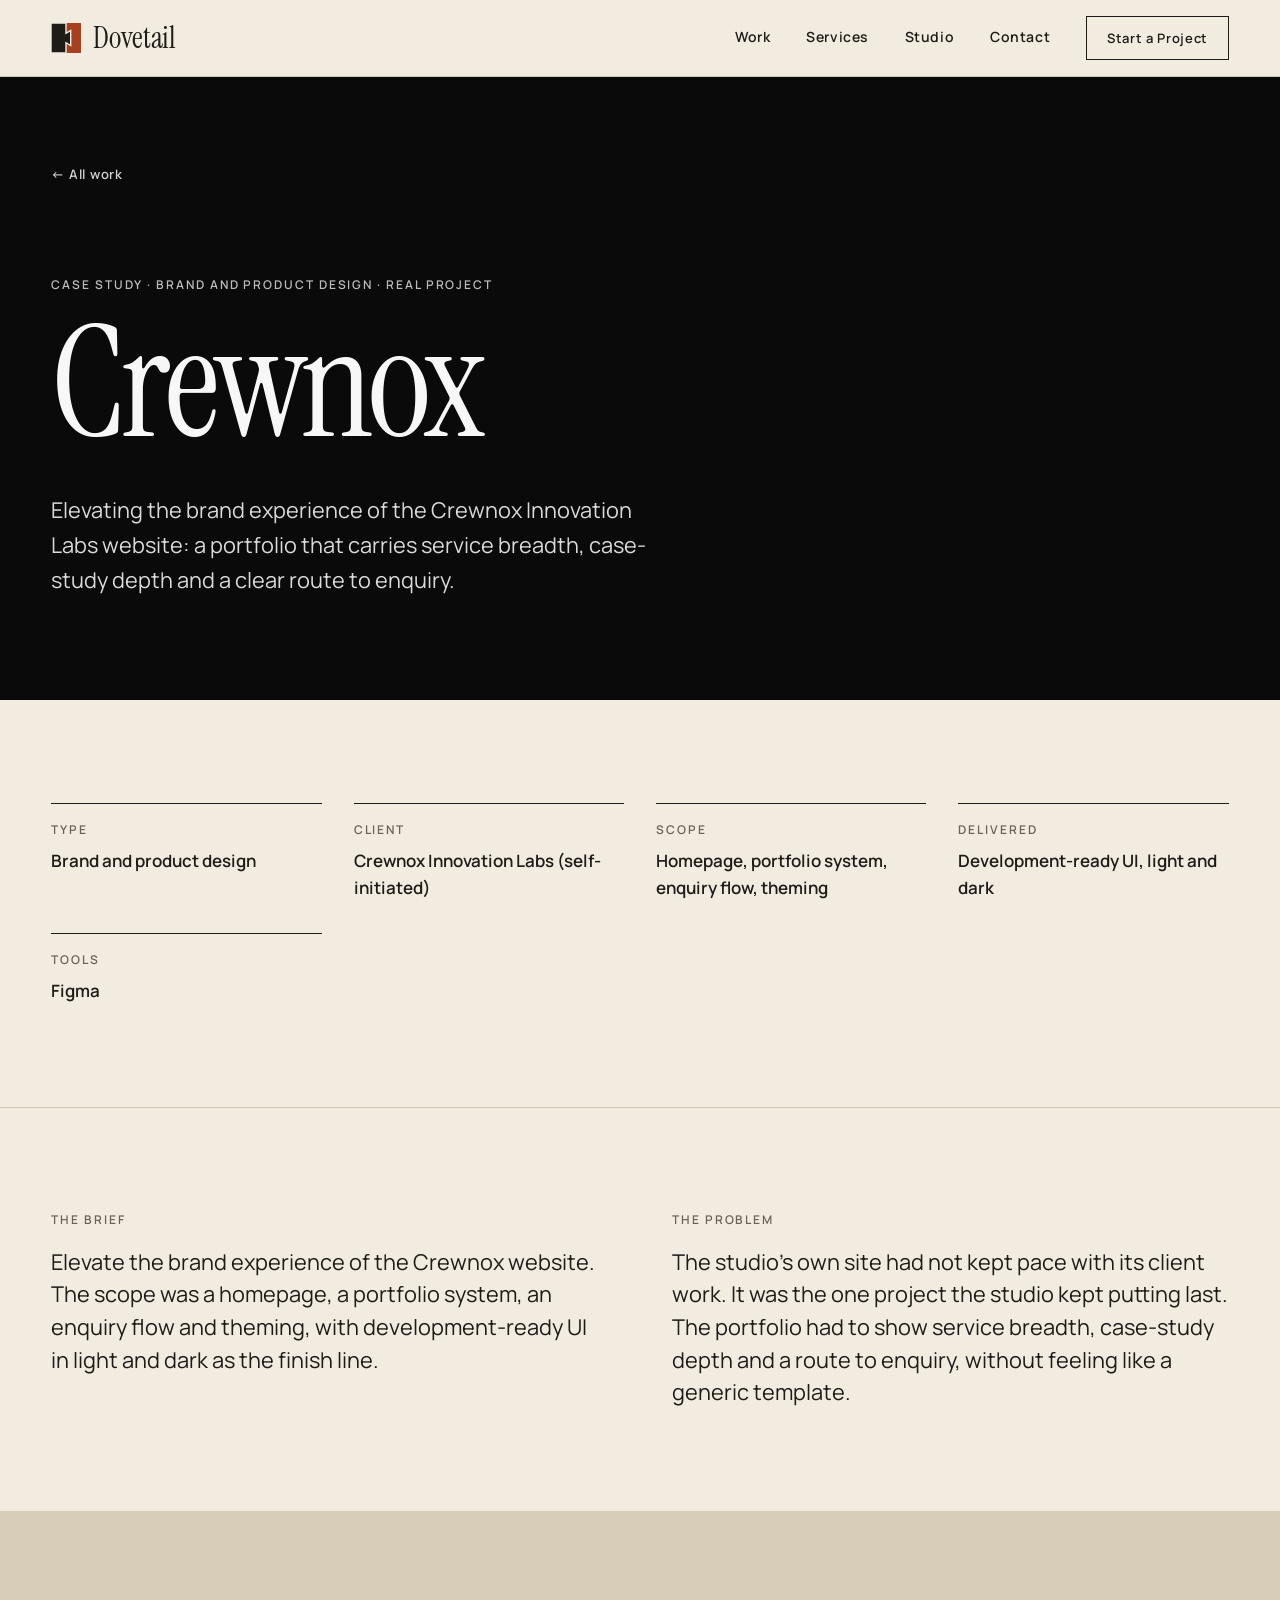
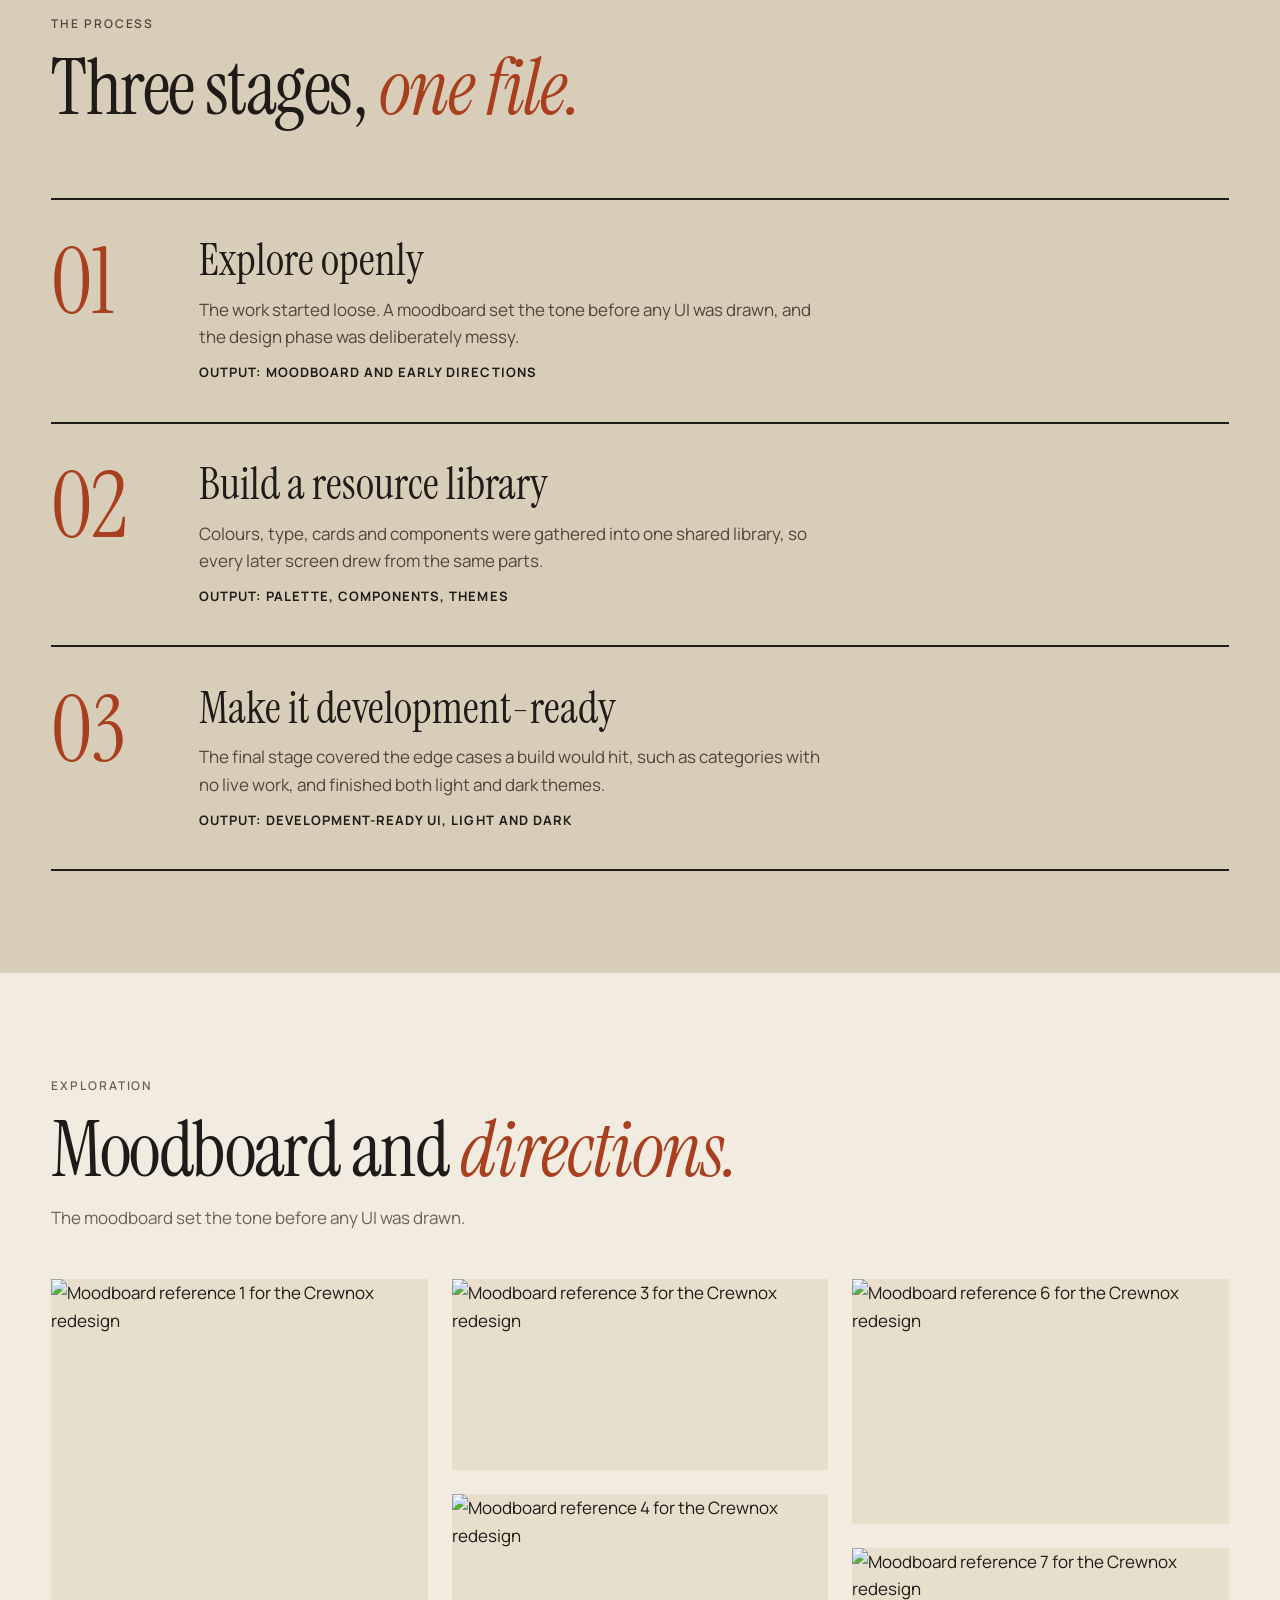
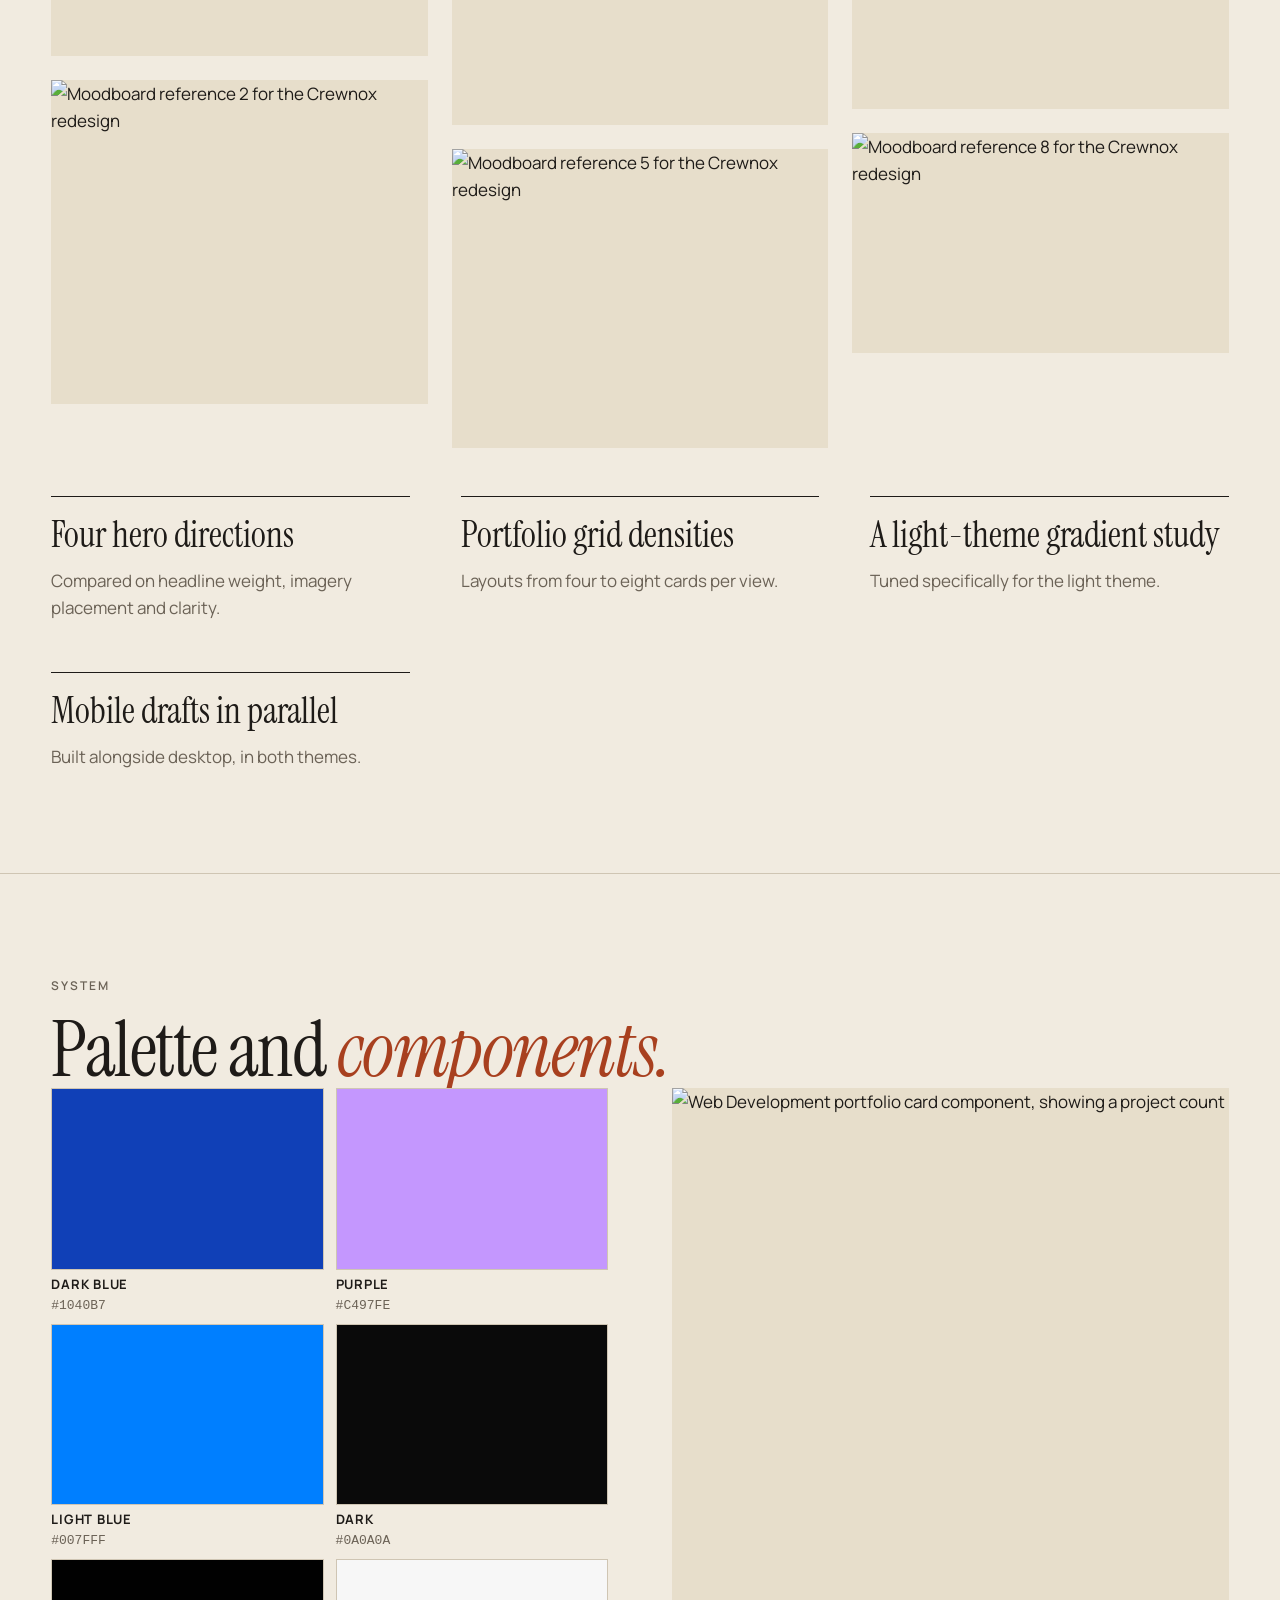
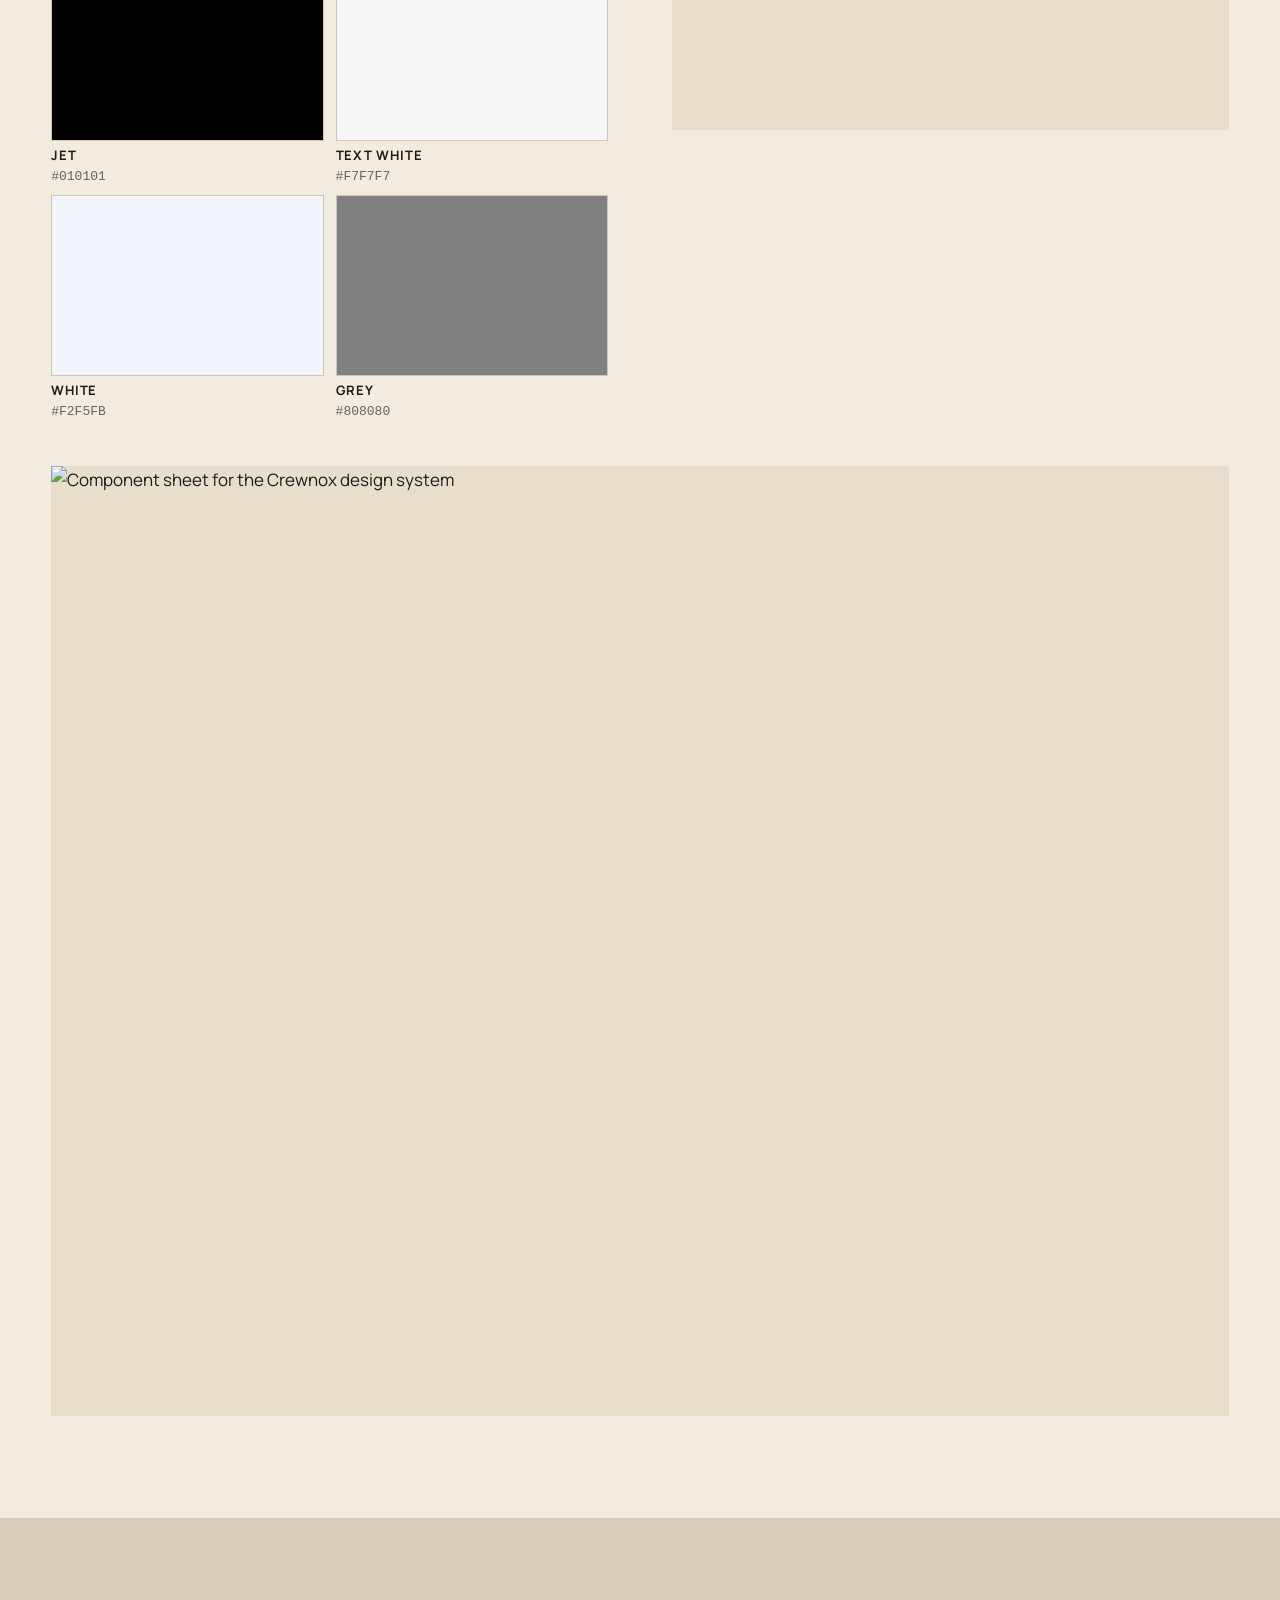
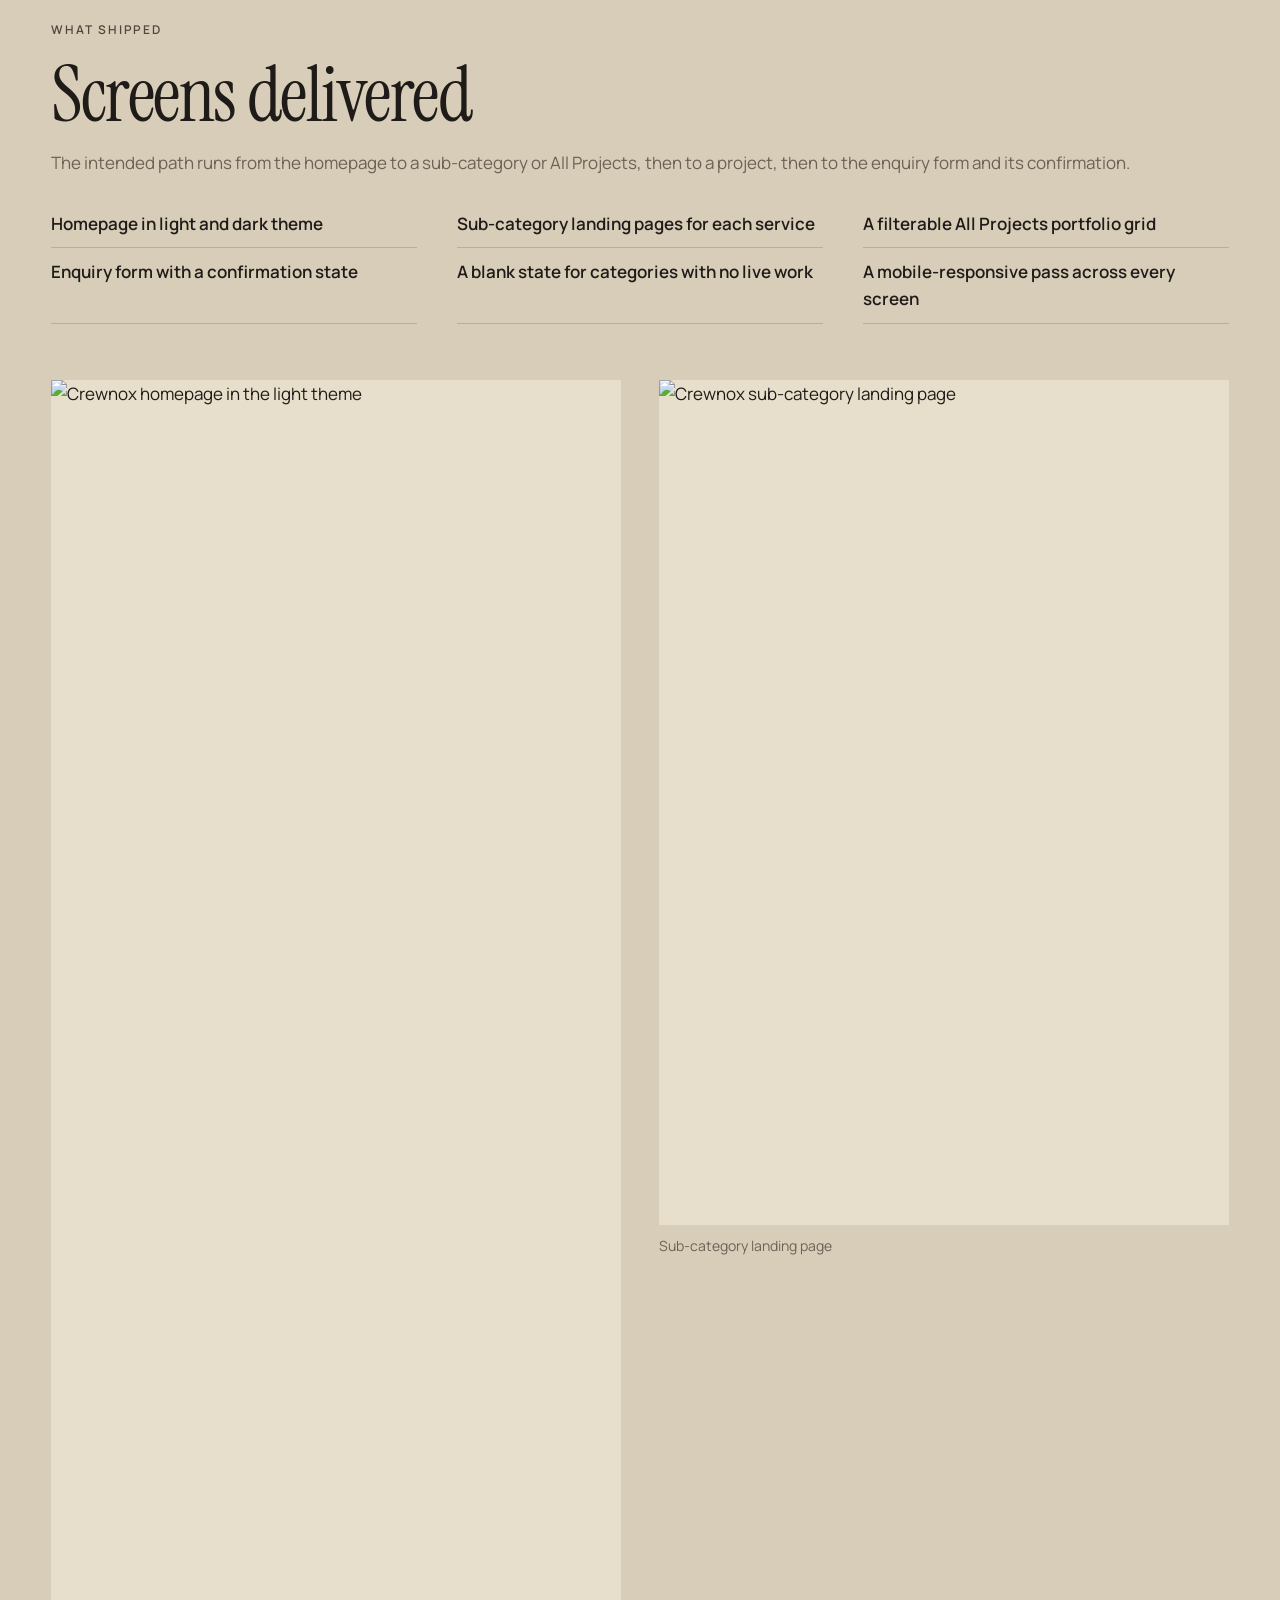
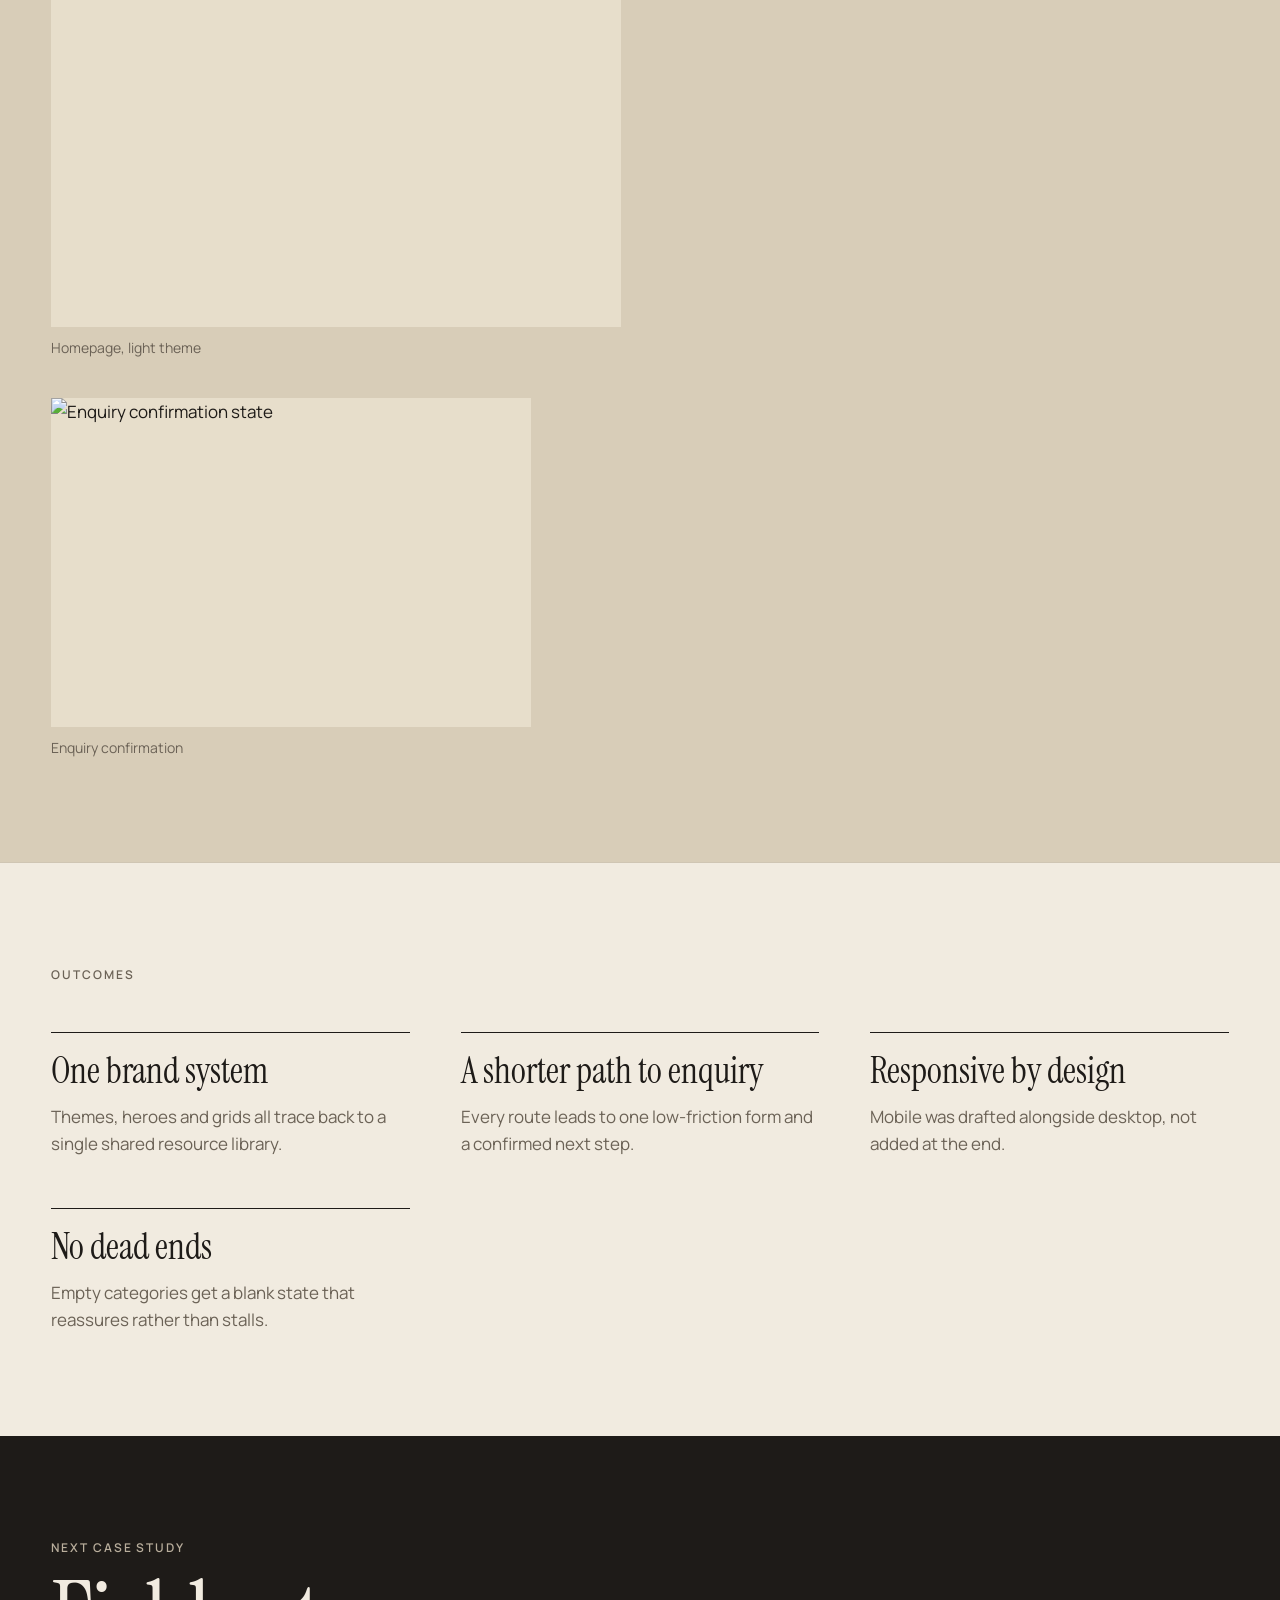
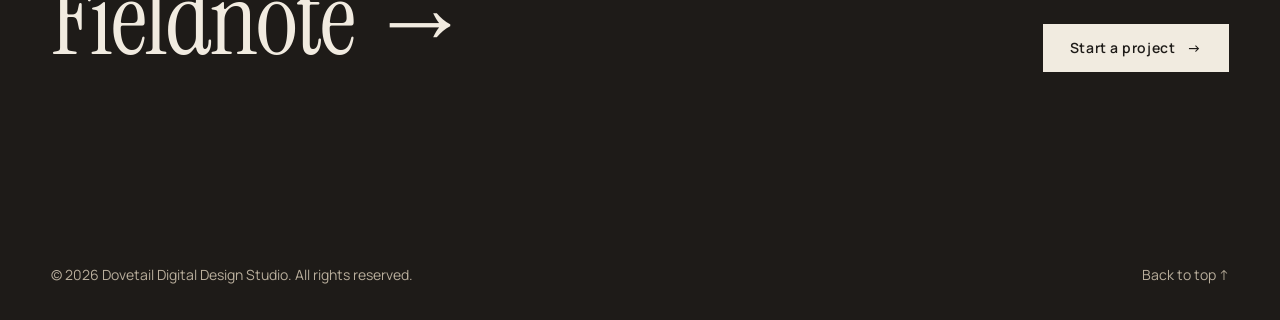
==== case-study-crewnox.html @ dc29215a "Add files via upload" ====
<!DOCTYPE html>
<html lang="en">
<head>
<meta charset="utf-8">
<meta name="viewport" content="width=device-width, initial-scale=1">
<title>Crewnox Website Redesign — Case study · Dovetail</title>
<meta name="description" content="Case study: redesigning the Crewnox Innovation Labs website, from moodboard to a development-ready light and dark UI.">
<link rel="preconnect" href="https://fonts.googleapis.com">
<link rel="preconnect" href="https://fonts.gstatic.com" crossorigin>
<link href="https://fonts.googleapis.com/css2?family=Instrument+Serif:ital@0;1&family=Manrope:wght@400;500;600;700&display=swap" rel="stylesheet">
<link rel="stylesheet" href="styles.css">
</head>
<body>

<header class="site-header">
  <div class="wrap">
    <div class="nav-row">
      <a class="brand" href="index.html" aria-label="Dovetail Digital Design Studio — home">
        <svg width="30" height="30" viewBox="0 0 32 32" aria-hidden="true"><rect x="16" y="0" width="16" height="32" fill="var(--accent)"/><path d="M0 0H16V11L21 8V24L16 21V32H0Z" fill="#1E1B18" stroke="var(--ground)" stroke-width="1.5"/></svg>
        <span class="serif">Dovetail</span>
      </a>
      <nav class="nav-links" aria-label="Primary">
        <a class="ul" href="index.html#work" aria-current="page">Work</a>
        <a class="ul" href="index.html#services">Services</a>
        <a class="ul" href="index.html#studio">Studio</a>
        <a class="ul" href="index.html#contact">Contact</a>
        <a class="cta" href="index.html#contact">Start a Project</a>
      </nav>
      <button class="burger" id="burger" aria-label="Menu" aria-expanded="false" aria-controls="mmenu"><i></i><i></i><i></i></button>
    </div>
    <nav class="mmenu" id="mmenu" aria-label="Mobile" hidden>
      <a href="index.html#work">Work</a>
      <a href="index.html#services">Services</a>
      <a href="index.html#studio">Studio</a>
      <a href="index.html#contact">Contact</a>
      <a href="index.html#contact" class="accent">Start a Project →</a>
    </nav>
  </div>
</header>

<main id="top">

<section class="cs-hero" style="background:#0A0A0A;color:#F7F7F7">
  <div class="wrap">
    <a class="back" href="index.html#work">← All work</a>
    <p class="eyebrow" style="color:inherit;opacity:.75">Case study · Brand and Product Design · Real project</p>
    <h1 class="serif">Crewnox</h1>
    <p class="lede">Elevating the brand experience of the Crewnox Innovation Labs website: a portfolio that carries service breadth, case-study depth and a clear route to enquiry.</p>
  </div>
</section>

<section class="cs-sec">
  <div class="wrap">
    <dl class="cs-meta"><div><dt class="eyebrow">Type</dt><dd>Brand and product design</dd></div><div><dt class="eyebrow">Client</dt><dd>Crewnox Innovation Labs (self-initiated)</dd></div><div><dt class="eyebrow">Scope</dt><dd>Homepage, portfolio system, enquiry flow, theming</dd></div><div><dt class="eyebrow">Delivered</dt><dd>Development-ready UI, light and dark</dd></div><div><dt class="eyebrow">Tools</dt><dd>Figma</dd></div></dl>
  </div>
</section>

<section class="cs-sec cs-border">
  <div class="wrap cs-two">
    <div class="rv"><p class="eyebrow">The brief</p><p class="cs-body">Elevate the brand experience of the Crewnox website. The scope was a homepage, a portfolio system, an enquiry flow and theming, with development-ready UI in light and dark as the finish line.</p></div>
    <div class="rv"><p class="eyebrow">The problem</p><p class="cs-body">The studio's own site had not kept pace with its client work. It was the one project the studio kept putting last. The portfolio had to show service breadth, case-study depth and a route to enquiry, without feeling like a generic template.</p></div>
  </div>
</section>

<section class="cs-sec cs-sand">
  <div class="wrap">
    <p class="eyebrow">The process</p>
    <h2 class="serif cs-h2">Three stages, <em>one file.</em></h2>
    <ol class="cs-steps"><li class="rv"><span class="n serif" aria-hidden="true">01</span><div><h3 class="serif">Explore openly</h3><p>The work started loose. A moodboard set the tone before any UI was drawn, and the design phase was deliberately messy.</p><p class="out">Output: moodboard and early directions</p></div></li><li class="rv"><span class="n serif" aria-hidden="true">02</span><div><h3 class="serif">Build a resource library</h3><p>Colours, type, cards and components were gathered into one shared library, so every later screen drew from the same parts.</p><p class="out">Output: palette, components, themes</p></div></li><li class="rv"><span class="n serif" aria-hidden="true">03</span><div><h3 class="serif">Make it development-ready</h3><p>The final stage covered the edge cases a build would hit, such as categories with no live work, and finished both light and dark themes.</p><p class="out">Output: development-ready UI, light and dark</p></div></li></ol>
  </div>
</section>

<section class="cs-sec">
  <div class="wrap">
    <p class="eyebrow">Exploration</p>
    <h2 class="serif cs-h2">Moodboard and <em>directions.</em></h2>
    <p class="cs-sub">The moodboard set the tone before any UI was drawn.</p>
    <div class="mood"><figure class="cs-fig"><img class="cs-img" src="https://framerusercontent.com/images/hGeXv1DkZfZ6Foc0nZzacOuMo.png?width=595" width="595" height="595" alt="Moodboard reference 1 for the Crewnox redesign" loading="lazy" decoding="async"></figure><figure class="cs-fig"><img class="cs-img" src="https://framerusercontent.com/images/nUHDsKk75YCKwbhaf8UliX0b4.png?width=900" width="1618" height="1392" alt="Moodboard reference 2 for the Crewnox redesign" loading="lazy" decoding="async"></figure><figure class="cs-fig"><img class="cs-img" src="https://framerusercontent.com/images/zajOXRfoYVTKHQAvMr6f6LJlY.png?width=900" width="1364" height="692" alt="Moodboard reference 3 for the Crewnox redesign" loading="lazy" decoding="async"></figure><figure class="cs-fig"><img class="cs-img" src="https://framerusercontent.com/images/1LvpOmxNFw03gWOp6tmWjMPgKA.png?width=844" width="844" height="517" alt="Moodboard reference 4 for the Crewnox redesign" loading="lazy" decoding="async"></figure><figure class="cs-fig"><img class="cs-img" src="https://framerusercontent.com/images/HKnkL1KT0yilahuFRcuIFv5Rloo.png?width=467" width="467" height="371" alt="Moodboard reference 5 for the Crewnox redesign" loading="lazy" decoding="async"></figure><figure class="cs-fig"><img class="cs-img" src="https://framerusercontent.com/images/d8GPeHyhbkgR7Qk1IRNnRDfL2Xo.jpg?width=900" width="2784" height="1808" alt="Moodboard reference 6 for the Crewnox redesign" loading="lazy" decoding="async"></figure><figure class="cs-fig"><img class="cs-img" src="https://framerusercontent.com/images/uLYywblklCZrFAacdRXDFiLWc.png?width=900" width="1092" height="468" alt="Moodboard reference 7 for the Crewnox redesign" loading="lazy" decoding="async"></figure><figure class="cs-fig"><img class="cs-img" src="https://framerusercontent.com/images/uzTP2Hv5b4AYEJHrL2Wluz4nqM4.png?width=900" width="1092" height="636" alt="Moodboard reference 8 for the Crewnox redesign" loading="lazy" decoding="async"></figure></div>
    <div class="cs-reflect"><div class="rv"><h3 class="serif">Four hero directions</h3><p>Compared on headline weight, imagery placement and clarity.</p></div><div class="rv"><h3 class="serif">Portfolio grid densities</h3><p>Layouts from four to eight cards per view.</p></div><div class="rv"><h3 class="serif">A light-theme gradient study</h3><p>Tuned specifically for the light theme.</p></div><div class="rv"><h3 class="serif">Mobile drafts in parallel</h3><p>Built alongside desktop, in both themes.</p></div></div>
  </div>
</section>

<section class="cs-sec cs-border">
  <div class="wrap">
    <p class="eyebrow">System</p>
    <h2 class="serif cs-h2">Palette and <em>components.</em></h2>
    <div class="cs-two cs-sys">
      <ul class="pal" aria-label="Colour palette"><li><span style="background:#1040B7"></span><b>Dark Blue</b><code>#1040B7</code></li><li><span style="background:#C497FE"></span><b>Purple</b><code>#C497FE</code></li><li><span style="background:#007FFF"></span><b>Light Blue</b><code>#007FFF</code></li><li><span style="background:#0A0A0A"></span><b>Dark</b><code>#0A0A0A</code></li><li><span style="background:#010101"></span><b>Jet</b><code>#010101</code></li><li><span style="background:#F7F7F7"></span><b>Text White</b><code>#F7F7F7</code></li><li><span style="background:#F2F5FB"></span><b>White</b><code>#F2F5FB</code></li><li><span style="background:#808080"></span><b>Grey</b><code>#808080</code></li></ul>
      <figure class="cs-fig"><img class="cs-img" src="https://framerusercontent.com/images/QJCn7Vx4fi2llyJKw8sXI3eG4w.png?width=900" width="1756" height="2024" alt="Web Development portfolio card component, showing a project count" loading="lazy" decoding="async"></figure>
    </div>
    <figure class="cs-fig"><img class="cs-img" src="https://framerusercontent.com/images/KIcRTghyHmRxt0Mqc9JNf9nH7M.png?width=1600" width="2584" height="2084" alt="Component sheet for the Crewnox design system" loading="lazy" decoding="async"></figure>
  </div>
</section>

<section class="cs-sec cs-sand">
  <div class="wrap">
    <p class="eyebrow">What shipped</p>
    <h2 class="serif cs-h2">Screens delivered</h2>
    <p class="cs-sub">The intended path runs from the homepage to a sub-category or All Projects, then to a project, then to the enquiry form and its confirmation.</p>
    <ul class="cs-list"><li>Homepage in light and dark theme</li><li>Sub-category landing pages for each service</li><li>A filterable All Projects portfolio grid</li><li>Enquiry form with a confirmation state</li><li>A blank state for categories with no live work</li><li>A mobile-responsive pass across every screen</li></ul>
    <div class="cs-screens">
      <figure class="cs-fig"><img class="cs-img" src="https://framerusercontent.com/images/LKPsiisdpiBbZwflSWejZBzWF8.png?width=900" width="1172" height="3184" alt="Crewnox homepage in the light theme" loading="lazy" decoding="async"><figcaption><span>Homepage, light theme</span></figcaption></figure>
      <figure class="cs-fig"><img class="cs-img" src="https://framerusercontent.com/images/cZ3AHRybrwCJWldhYW7FuMtaY5c.png?width=900" width="2344" height="3480" alt="Crewnox sub-category landing page" loading="lazy" decoding="async"><figcaption><span>Sub-category landing page</span></figcaption></figure>
    </div>
    <div class="cs-confirm"><figure class="cs-fig"><img class="cs-img" src="https://framerusercontent.com/images/1d8tX4vnfN54xxBjIqN6yrpIKk.png?width=407" width="407" height="279" alt="Enquiry confirmation state" loading="lazy" decoding="async"><figcaption><span>Enquiry confirmation</span></figcaption></figure></div>
  </div>
</section>

<section class="cs-sec cs-border">
  <div class="wrap">
    <p class="eyebrow">Outcomes</p>
    <div class="cs-reflect"><div class="rv"><h3 class="serif">One brand system</h3><p>Themes, heroes and grids all trace back to a single shared resource library.</p></div><div class="rv"><h3 class="serif">A shorter path to enquiry</h3><p>Every route leads to one low-friction form and a confirmed next step.</p></div><div class="rv"><h3 class="serif">Responsive by design</h3><p>Mobile was drafted alongside desktop, not added at the end.</p></div><div class="rv"><h3 class="serif">No dead ends</h3><p>Empty categories get a blank state that reassures rather than stalls.</p></div></div>
  </div>
</section>

<section class="cs-next">
  <div class="wrap">
    <div>
      <p class="eyebrow">Next case study</p>
      <a class="serif nxt" href="case-study-fieldnote.html">Fieldnote <span aria-hidden="true">→</span></a>
    </div>
    <a class="btn" href="index.html#contact"><span>Start a project</span><span class="ar" aria-hidden="true">→</span></a>
  </div>
</section>

</main>

<footer>
  <div class="wrap">
    <div class="fbase" style="border-top:0;margin-top:0;padding-top:0">
      <span>© 2026 Dovetail Digital Design Studio. All rights reserved.</span>
      <a class="ul" href="#top">Back to top ↑</a>
    </div>
  </div>
</footer>

<script src="script.js"></script>
</body>
</html>
---- styles.css ----
:root{--ground:#F1EBE0;--paper:#F7F2E9;--ink:#1E1B18;--muted:#6B6256;--line:#CFC5B3;--sand:#D8CDB8;--accent:#A8401F;}
html{scroll-behavior:smooth}
body{margin:0;background:var(--ground);color:var(--ink);font-family:'Manrope',system-ui,sans-serif;font-size:17px;line-height:1.6;-webkit-font-smoothing:antialiased}
*{box-sizing:border-box}
h1,h2,h3,p,ul,ol{margin:0;padding:0}
ul,ol{list-style:none}
.serif{font-family:'Instrument Serif','Times New Roman',serif;font-weight:400}
.wrap{max-width:1280px;margin:0 auto;padding:0 clamp(20px,4vw,56px)}
.eyebrow{font-size:12px;letter-spacing:.16em;text-transform:uppercase;font-weight:600;color:var(--muted)}
a{color:inherit;text-decoration:none}
.ul{background:linear-gradient(currentColor,currentColor) 0 100%/0 1px no-repeat;transition:background-size .35s ease;padding-bottom:2px}
.ul:hover,.ul:focus-visible{background-size:100% 1px}
.btn{display:inline-flex;align-items:center;gap:12px;min-height:48px;padding:0 26px;font:600 14px/1 'Manrope',sans-serif;letter-spacing:.04em;border:1px solid var(--ink);background:var(--ink);color:var(--ground);cursor:pointer;transition:background .25s,color .25s,border-color .25s}
.btn .ar{display:inline-block;transition:transform .25s}
.btn:hover,.btn:focus-visible{background:var(--accent);border-color:var(--accent)}
.btn:hover .ar,.btn:focus-visible .ar{transform:translateX(5px)}
.btn2{background:transparent;color:var(--ink)}
.btn2:hover,.btn2:focus-visible{background:var(--ink);border-color:var(--ink);color:var(--ground)}
.cta{display:inline-flex;align-items:center;min-height:44px;padding:0 20px;border:1px solid var(--ink);font:600 13px/1 'Manrope',sans-serif;letter-spacing:.05em;transition:background .25s,color .25s}
.cta:hover,.cta:focus-visible{background:var(--ink);color:var(--ground)}
a:focus-visible,button:focus-visible,input:focus-visible,select:focus-visible,textarea:focus-visible{outline:2px solid var(--accent);outline-offset:3px}

/* header */
.site-header{position:sticky;top:0;z-index:20;background:var(--ground);border-bottom:1px solid var(--line)}
.nav-row{display:flex;align-items:center;justify-content:space-between;min-height:76px;gap:24px}
.brand{display:flex;align-items:center;gap:12px}
.brand span{font-size:30px;line-height:1;letter-spacing:-.01em}
.nav-links{display:flex;align-items:center;gap:36px;font-size:14px;font-weight:600;letter-spacing:.04em}
.burger{display:none;width:44px;height:44px;background:none;border:1px solid var(--ink);cursor:pointer;align-items:center;justify-content:center;flex-direction:column;gap:6px;padding:0}
.burger i{display:block;width:20px;height:1.5px;background:var(--ink);transition:transform .3s,opacity .3s}
.burger.on i:nth-child(1){transform:translateY(7.5px) rotate(45deg)}
.burger.on i:nth-child(2){opacity:0}
.burger.on i:nth-child(3){transform:translateY(-7.5px) rotate(-45deg)}
.mmenu{display:none}
@media (max-width:860px){
 .nav-links{display:none}
 .burger{display:flex}
 .mmenu:not([hidden]){display:flex;flex-direction:column;border-top:1px solid var(--line);padding-bottom:24px;animation:drop .35s ease both}
 .mmenu a{padding:18px 0;border-bottom:1px solid var(--line);font:400 32px/1.1 'Instrument Serif',serif;min-height:44px}
}
@keyframes drop{from{opacity:0;transform:translateY(-8px)}to{opacity:1;transform:none}}

/* hero */
.hero{padding:clamp(40px,6vw,88px) 0 clamp(64px,9vw,128px);overflow:hidden}
.hero-grid{display:grid;grid-template-columns:repeat(auto-fit,minmax(min(440px,100%),1fr));gap:clamp(40px,5vw,72px);align-items:center}
.kicker{font-weight:700;font-size:clamp(15px,1.6vw,19px);letter-spacing:.3em;line-height:1.5}
.kicker span{font-weight:500;color:var(--muted);letter-spacing:.24em;font-size:.82em}
.hero h1{font-size:clamp(52px,8.6vw,132px);line-height:.94;letter-spacing:-.025em;margin-top:clamp(28px,4vw,56px)}
.hero h1 em,.accent{color:var(--accent)}
.hero .lede{max-width:520px;margin-top:clamp(24px,3vw,40px);font-size:clamp(17px,1.5vw,20px);color:var(--muted)}
.hero-cta{display:flex;flex-wrap:wrap;gap:16px;margin-top:40px}
.hero-art{position:relative;max-width:560px;width:100%;justify-self:center}
.hero-art svg{width:100%;height:auto;display:block;overflow:visible}

/* section heads */
.sec{padding:clamp(64px,9vw,128px) 0}
.sec-head{display:grid;grid-template-columns:repeat(auto-fit,minmax(min(380px,100%),1fr));gap:32px;align-items:end;margin-bottom:clamp(48px,6vw,88px)}
.sec-head h2,.big h2{font-size:clamp(44px,6.4vw,92px);line-height:.98;letter-spacing:-.02em;margin-top:20px}
.sec-head .side{max-width:460px;color:var(--muted);justify-self:end}

/* work */
#work{border-top:1px solid var(--line)}
.wk{display:grid;grid-template-columns:repeat(2,minmax(0,1fr));gap:clamp(48px,7vw,96px) clamp(24px,4vw,64px);align-items:start}
.wk .off{margin-top:clamp(0px,9vw,140px)}
@media (max-width:760px){.wk{grid-template-columns:minmax(0,1fr)}.wk .off{margin-top:0}}
.art{position:relative;overflow:hidden;transition:transform .6s cubic-bezier(.2,.7,.2,1)}
.art .inner{position:absolute;inset:0;transition:transform .8s cubic-bezier(.2,.7,.2,1)}
.pc:hover .art,.pc:focus-within .art{transform:scale(.985)}
.pc:hover .art .inner{transform:scale(1.04)}
.pmeta{display:flex;justify-content:space-between;gap:16px;margin:20px 0 10px}
.pc h3{font-size:clamp(34px,3.4vw,48px);line-height:1;letter-spacing:-.01em}
.pc .desc{margin-top:12px;color:var(--muted)}
.pc .tags{margin-top:12px;font-size:14px;font-weight:600}
.pbtn{background:none;border:0;border-top:1px solid var(--ink);padding:14px 0 0;width:100%;display:flex;justify-content:space-between;font:600 13px/1.4 'Manrope',sans-serif;letter-spacing:.06em;text-transform:uppercase;color:var(--ink);cursor:pointer;min-height:48px;text-align:left}
.pbtn:hover{color:var(--accent)}
.brief{margin-top:12px;padding-bottom:8px;font-size:15px;color:var(--muted)}
.pbtn-wrap{margin-top:20px}
.abs{position:absolute}
.flex-col{display:flex;flex-direction:column;gap:10px}

/* services */
#services{background:var(--ink);color:var(--ground)}
#services .eyebrow{color:#B9AE9C}
#services .side{color:#C9BFAE}
.slist{border-bottom:1px solid var(--ground)}
.srow{width:100%;background:none;border:0;border-top:1px solid var(--ground);padding:28px 0;display:grid;grid-template-columns:64px minmax(0,1fr) 40px;gap:16px;align-items:baseline;text-align:left;cursor:pointer;color:var(--ground);font:inherit;min-height:48px}
.srow:hover .sname{color:var(--accent);transform:translateX(8px)}
.sname{display:block;font-size:clamp(34px,4.6vw,64px);line-height:1;letter-spacing:-.015em;transition:transform .35s ease,color .25s}
.snum{font-size:13px;font-weight:600;letter-spacing:.14em;color:#B9AE9C}
.sline{display:block;margin-top:10px;color:#C9BFAE;max-width:560px}
.ssign{font-size:28px;line-height:1;text-align:right}
.sitems{display:grid;grid-template-columns:repeat(auto-fit,minmax(min(260px,100%),1fr));gap:6px 40px;padding:0 0 36px 80px;color:#E4DBCB;font-size:16px}
.sitems[hidden]{display:none}
.sitems li{padding:8px 0;border-bottom:1px solid #3d362f}
@media (max-width:560px){.sitems{padding-left:0}.srow{grid-template-columns:40px minmax(0,1fr) 28px}}

/* philosophy */
#studio{padding:clamp(72px,10vw,150px) 0}
#studio h2{font-size:clamp(46px,7.6vw,116px);line-height:.96;letter-spacing:-.025em;max-width:1100px;margin-top:24px}
#studio .lead{max-width:620px;margin-top:clamp(28px,4vw,48px);font-size:clamp(18px,1.7vw,22px);color:var(--muted)}
.principles{display:grid;grid-template-columns:repeat(auto-fit,minmax(min(280px,100%),1fr));gap:clamp(32px,4vw,56px);margin-top:clamp(56px,8vw,112px)}
.principles>div{border-top:1px solid var(--ink);padding-top:24px}
.principles h3{font-size:clamp(30px,3vw,42px);line-height:1.05;margin-top:16px}
.principles p.t{margin-top:14px;color:var(--muted)}

/* process */
#process{background:var(--sand)}
#process .eyebrow{color:#4F473C}
#process h2{max-width:900px}
.steps{margin-top:clamp(48px,6vw,88px);display:grid;grid-template-columns:repeat(auto-fit,minmax(min(240px,100%),1fr))}
.steps li{padding:28px 28px 40px 0;border-top:2px solid var(--ink)}
.steps li:last-child{padding-right:0}
.steps .n{font-size:clamp(64px,7vw,104px);line-height:1;color:var(--accent)}
.steps h3{font-size:36px;line-height:1.05;margin-top:20px}
.steps p{margin-top:12px;color:#4F473C}

/* studio intro */
.intro{padding:clamp(72px,10vw,150px) 0}
.intro-grid{display:grid;grid-template-columns:repeat(auto-fit,minmax(min(380px,100%),1fr));gap:clamp(32px,5vw,80px);align-items:center}
.intro h2{font-size:clamp(46px,6.8vw,100px);line-height:.96;letter-spacing:-.025em;margin-top:20px}
.intro p.t{max-width:540px;margin-top:32px;font-size:clamp(17px,1.5vw,20px);color:var(--muted)}
.mark{position:relative;aspect-ratio:1/1;max-width:520px;width:100%;justify-self:center}

/* contact */
#contact{background:var(--paper);border-top:1px solid var(--line)}
.contact-grid{display:grid;grid-template-columns:repeat(auto-fit,minmax(min(380px,100%),1fr));gap:clamp(40px,6vw,96px);align-items:start}
#contact h2{font-size:clamp(44px,6.2vw,92px);line-height:.98;letter-spacing:-.02em;margin-top:20px}
.field{display:flex;flex-direction:column;gap:8px}
.field label{font-size:12px;letter-spacing:.14em;text-transform:uppercase;font-weight:600;color:var(--muted)}
.field input,.field select,.field textarea{font:500 17px/1.4 'Manrope',sans-serif;color:var(--ink);background:transparent;border:0;border-bottom:1px solid var(--ink);padding:10px 0;min-height:48px;border-radius:0;width:100%}
.field textarea{resize:vertical;min-height:120px}
.field input::placeholder,.field textarea::placeholder{color:#7d7366}
.err{color:#9A2F12;font-size:14px;font-weight:600}
.err[hidden]{display:none}
form{display:grid;gap:28px}
.thanks{border:1px solid var(--ink);padding:clamp(28px,4vw,48px);background:var(--ground)}
.thanks[hidden],form[hidden]{display:none}

/* footer */
footer{background:var(--ink);color:var(--ground);padding:clamp(56px,7vw,96px) 0 32px;overflow:hidden}
.fgrid{display:grid;grid-template-columns:repeat(auto-fit,minmax(min(200px,100%),1fr));gap:40px}
.fbrand{grid-column:span 2;min-width:min(320px,100%)}
.flink{display:inline-block;padding:8px 0;min-height:44px}
footer .eyebrow{color:#B9AE9C}
.fbig{font-size:clamp(72px,19vw,290px);line-height:.85;letter-spacing:-.04em;margin-top:clamp(40px,6vw,80px);color:#2B2621;white-space:nowrap}
.fbase{display:flex;flex-wrap:wrap;justify-content:space-between;gap:12px;border-top:1px solid #3d362f;padding-top:20px;margin-top:24px;font-size:14px;color:#B9AE9C}

/* motion */
@media (prefers-reduced-motion:no-preference){
 .hin{animation:hin 1s cubic-bezier(.2,.7,.2,1) both}
 @keyframes hin{from{opacity:0;transform:translateY(24px)}to{opacity:1;transform:none}}
 .slide-a{animation:sa 1.3s cubic-bezier(.2,.7,.2,1) .3s both}
 .slide-b{animation:sb 1.3s cubic-bezier(.2,.7,.2,1) .3s both}
 @keyframes sa{from{transform:translateX(-36px)}to{transform:none}}
 @keyframes sb{from{transform:translateX(36px)}to{transform:none}}
 @supports (animation-timeline:view()){
  .rv{animation:rv linear both;animation-timeline:view();animation-range:entry 0% cover 30%}
  @keyframes rv{from{opacity:0;transform:translateY(32px)}to{opacity:1;transform:none}}
 }
}

/* view case study link on cards */
.pview{display:flex;justify-content:space-between;align-items:center;margin-top:20px;min-height:48px;padding-top:14px;border-top:1px solid var(--ink);font:600 13px/1.4 'Manrope',sans-serif;letter-spacing:.06em;text-transform:uppercase;color:var(--ink)}
.pview span{display:inline-block;transition:transform .25s}
.pview:hover,.pview:focus-visible{color:var(--accent)}
.pview:hover span,.pview:focus-visible span{transform:translateX(6px)}
.pview+.pbtn-wrap{margin-top:0}

/* case study pages */
.cs-hero{padding:clamp(40px,6vw,80px) 0 clamp(56px,8vw,112px)}
.cs-hero .back{display:inline-block;font-size:13px;font-weight:600;letter-spacing:.06em;margin-bottom:clamp(40px,6vw,88px);min-height:44px;padding-top:10px;opacity:.85}
.cs-hero .back:hover{opacity:1;text-decoration:underline}
.cs-hero h1{font-size:clamp(64px,12vw,180px);line-height:.92;letter-spacing:-.03em;margin-top:20px}
.cs-hero .lede{max-width:620px;margin-top:clamp(24px,3vw,40px);font-size:clamp(18px,1.7vw,22px);opacity:.88}
.cs-sec{padding:clamp(56px,8vw,112px) 0}
.cs-border{border-top:1px solid var(--line)}
.cs-sand{background:var(--sand)}
.cs-sand .eyebrow{color:#4F473C}
.cs-meta{display:grid;grid-template-columns:repeat(auto-fit,minmax(min(220px,100%),1fr));gap:32px;margin:0}
.cs-meta>div{border-top:1px solid var(--ink);padding-top:16px}
.cs-meta dd{margin:8px 0 0;font-size:17px;font-weight:600}
.cs-note{margin-top:32px;font-size:14px;color:var(--muted)}
.cs-two{display:grid;grid-template-columns:repeat(auto-fit,minmax(min(380px,100%),1fr));gap:clamp(32px,5vw,80px)}
.cs-body{margin-top:16px;font-size:clamp(18px,1.7vw,22px);line-height:1.5;max-width:560px}
.cs-h2{font-size:clamp(44px,6vw,84px);line-height:.98;letter-spacing:-.02em;margin-top:18px}
.cs-h2 em{color:var(--accent)}
.cs-sub{margin-top:16px;color:var(--muted)}
.cs-steps{margin-top:clamp(40px,6vw,72px);display:grid;gap:0}
.cs-steps li{display:grid;grid-template-columns:clamp(72px,10vw,150px) minmax(0,1fr);gap:20px;padding:clamp(24px,3vw,40px) 0;border-top:2px solid var(--ink)}
.cs-steps li:last-child{border-bottom:2px solid var(--ink)}
.cs-steps .n{font-size:clamp(56px,7vw,104px);line-height:1;color:var(--accent)}
.cs-steps h3{font-size:clamp(32px,3.4vw,48px);line-height:1.05}
.cs-steps p{margin-top:12px;max-width:640px;color:#4F473C}
.cs-steps p.out{font-size:13px;font-weight:700;letter-spacing:.08em;text-transform:uppercase;color:var(--ink)}
.shots{margin-top:clamp(32px,5vw,56px);display:grid;grid-template-columns:repeat(2,minmax(0,1fr));gap:clamp(32px,4vw,56px) clamp(20px,3vw,40px)}
.shot{margin:0}
.shot.wide{grid-column:1/-1}
.shot-art{position:relative;overflow:hidden;width:100%;display:flex;align-items:center;justify-content:center}
.shot figcaption{margin-top:14px;display:grid;gap:4px;font-size:15px}
.shot figcaption b{font-size:13px;letter-spacing:.08em;text-transform:uppercase}
.shot figcaption span{color:var(--muted)}
@media (max-width:760px){.shots{grid-template-columns:minmax(0,1fr)}.cs-steps li{grid-template-columns:56px minmax(0,1fr)}}
.sw{font:600 9px/1 Manrope,sans-serif;letter-spacing:.1em;text-transform:uppercase;margin:6px 0 0}
.phone{height:88%;aspect-ratio:9/19;max-width:90%;border-radius:22px;border:6px solid #1E1B18;overflow:hidden;position:relative;font-family:Manrope,sans-serif;color:#1E1B18}
.opt{display:grid;gap:2px;padding:9px 10px;border:1px solid #CFC5B3;background:#F7F2E9}
.opt.on{border-color:#1E1B18;background:#fff}
.opt b{font-size:12px}
.opt span{font-size:10px;color:#6B6256}
.chip{padding:8px;text-align:center;font:600 10px/1 Manrope,sans-serif;border:1px solid #CFC5B3;background:#F7F2E9;color:#1E1B18}
.chip.on{background:#1E1B18;color:#F7F2E9;border-color:#1E1B18}
.mbtn{padding:11px;text-align:center;font:600 11px/1 Manrope,sans-serif;background:#1E1B18;color:#F7F2E9}
.browser{width:88%;max-height:90%;background:#F7F2E9;box-shadow:0 14px 40px rgba(0,0,0,.18);display:flex;flex-direction:column;overflow:hidden;font-family:Manrope,sans-serif;color:#1E1B18;aspect-ratio:auto}
.bchrome{display:flex;align-items:center;gap:5px;padding:7px 10px;background:#E7DECB;border-bottom:1px solid #CFC5B3;flex:none}
.bchrome i{width:7px;height:7px;border-radius:50%;background:#B9AE9C}
.bchrome span{margin-left:8px;font-size:9px;color:#6B6256}
.bbody{position:relative;flex:1;overflow:hidden;min-height:0}
.cs-reflect{margin-top:clamp(28px,4vw,48px);display:grid;grid-template-columns:repeat(auto-fit,minmax(min(280px,100%),1fr));gap:clamp(28px,4vw,56px)}
.cs-reflect>div{border-top:1px solid var(--ink);padding-top:20px}
.cs-reflect h3{font-size:clamp(28px,2.8vw,38px);line-height:1.05}
.cs-reflect p{margin-top:12px;color:var(--muted)}
.cs-next{background:var(--ink);color:var(--ground);padding:clamp(56px,8vw,104px) 0}
.cs-next .wrap{display:flex;flex-wrap:wrap;gap:32px;justify-content:space-between;align-items:end}
.cs-next .eyebrow{color:#B9AE9C}
.cs-next .nxt{display:inline-block;margin-top:12px;font-size:clamp(48px,8vw,112px);line-height:1;letter-spacing:-.02em;transition:color .25s}
.cs-next .nxt:hover,.cs-next .nxt:focus-visible{color:var(--accent)}
.cs-next .btn{background:var(--ground);color:var(--ink);border-color:var(--ground)}
.cs-next .btn:hover,.cs-next .btn:focus-visible{background:var(--accent);border-color:var(--accent);color:var(--ground)}
.shot.wide .browser{height:86%;max-height:none}

/* real case study + featured card */
.cs-img{display:block;width:100%;height:auto;background:#E7DECB}
.cs-fig{margin:0}
.cs-fig figcaption{margin-top:10px;font-size:14px;color:var(--muted)}
.mood{margin-top:clamp(28px,4vw,48px);columns:3 240px;column-gap:clamp(12px,2vw,24px)}
.mood .cs-fig{break-inside:avoid;margin-bottom:clamp(12px,2vw,24px)}
.cs-sys{align-items:start;margin-bottom:clamp(28px,4vw,48px)}
.pal{display:grid;grid-template-columns:repeat(2,minmax(0,1fr));gap:12px}
.pal li{display:grid;gap:4px}
.pal span{display:block;aspect-ratio:3/2;border:1px solid var(--line)}
.pal b{font-size:13px;letter-spacing:.06em;text-transform:uppercase}
.pal code{font:500 13px/1 ui-monospace,Menlo,monospace;color:var(--muted)}
.cs-list{margin-top:24px;display:grid;grid-template-columns:repeat(auto-fit,minmax(min(300px,100%),1fr));gap:0 40px}
.cs-list li{padding:10px 0;border-bottom:1px solid #b9ae9c;font-weight:600}
.cs-screens{margin-top:clamp(32px,5vw,56px);display:grid;grid-template-columns:repeat(2,minmax(0,1fr));gap:clamp(20px,3vw,40px);align-items:start}
@media (max-width:760px){.cs-screens{grid-template-columns:minmax(0,1fr)}}
.cs-confirm{margin-top:clamp(20px,3vw,40px);max-width:480px}
.feat{display:grid;grid-template-columns:repeat(auto-fit,minmax(min(380px,100%),1fr));gap:clamp(24px,4vw,64px);align-items:center;margin-bottom:clamp(56px,8vw,112px)}
.feat .art{aspect-ratio:4/3;background:#0A0A0A}
.feat .art img{position:absolute;inset:0;width:100%;height:100%;object-fit:cover;object-position:top;transition:transform .8s cubic-bezier(.2,.7,.2,1)}
.feat:hover .art img{transform:scale(1.04)}
.feat h3{font-size:clamp(44px,5vw,72px);line-height:1;letter-spacing:-.015em}
.feat .badge{display:inline-block;padding:4px 10px;background:var(--accent);color:var(--paper);font-size:11px;font-weight:700;letter-spacing:.14em;text-transform:uppercase}
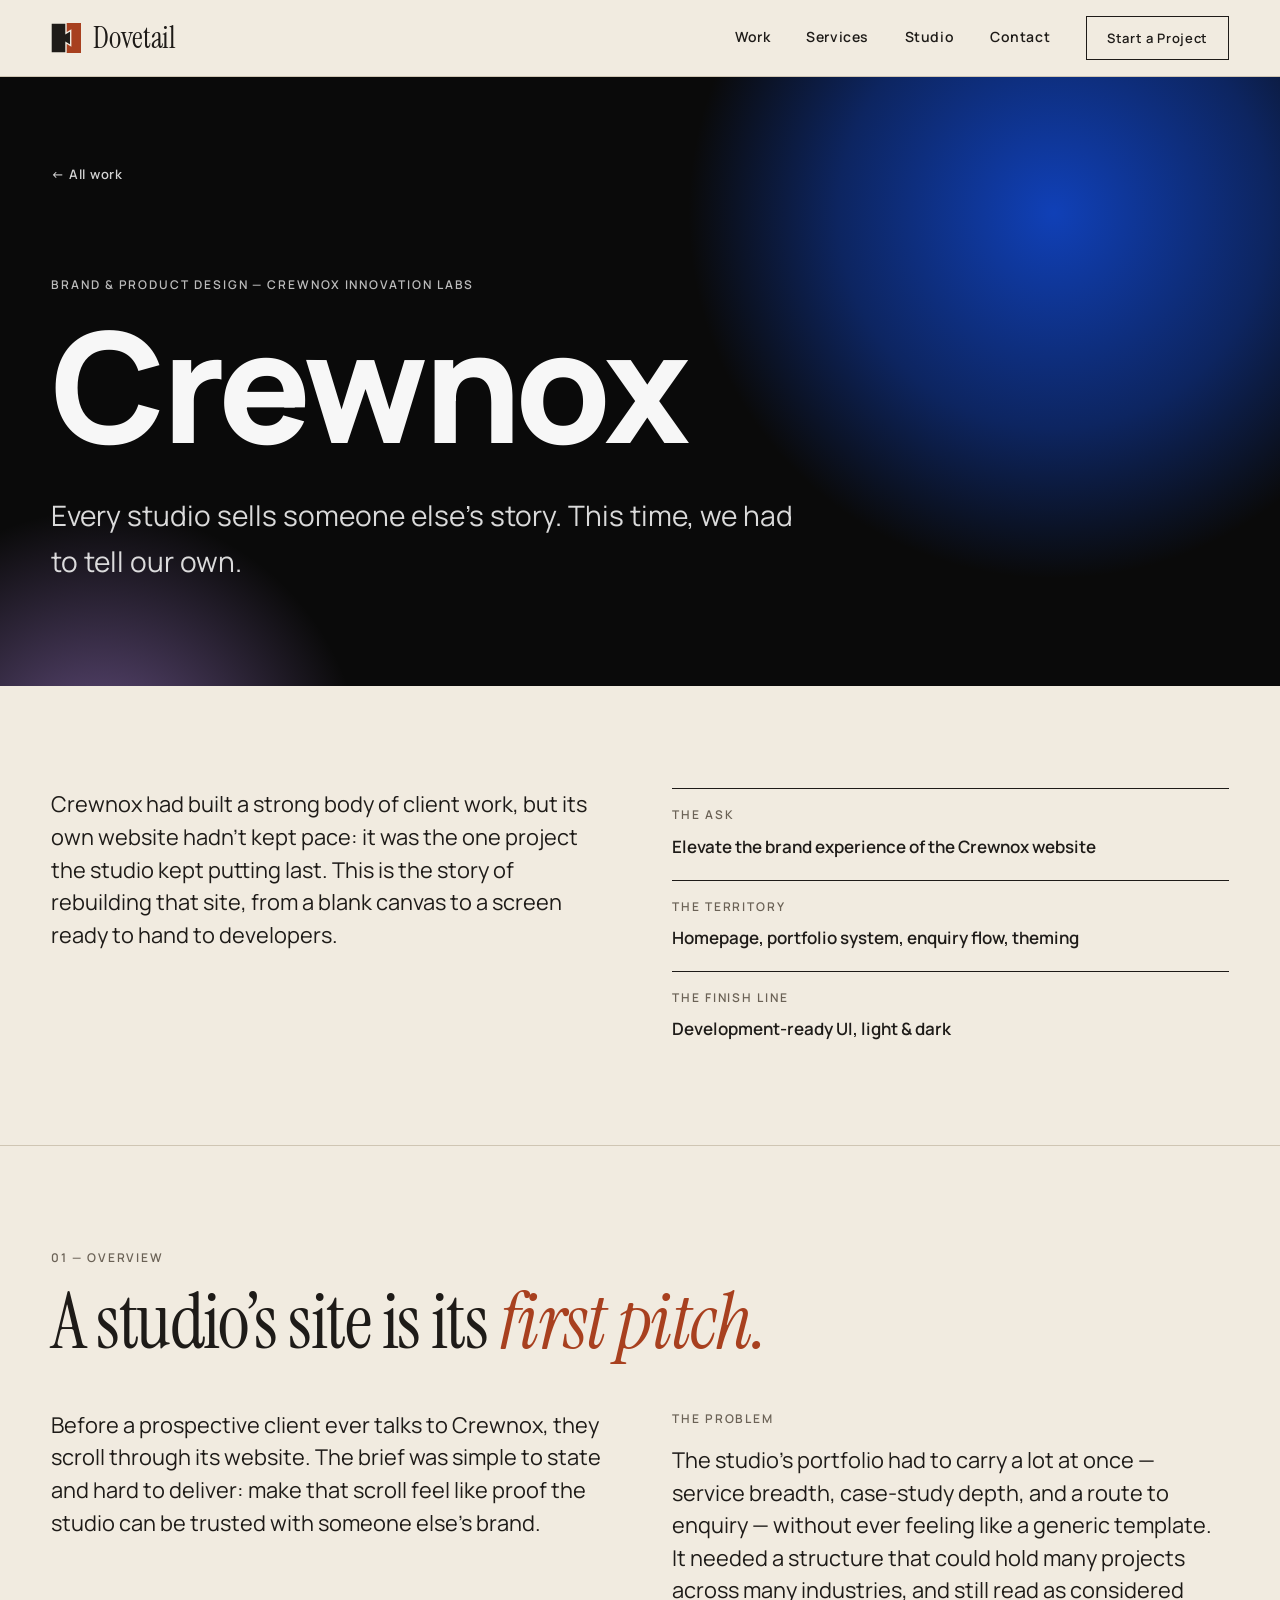
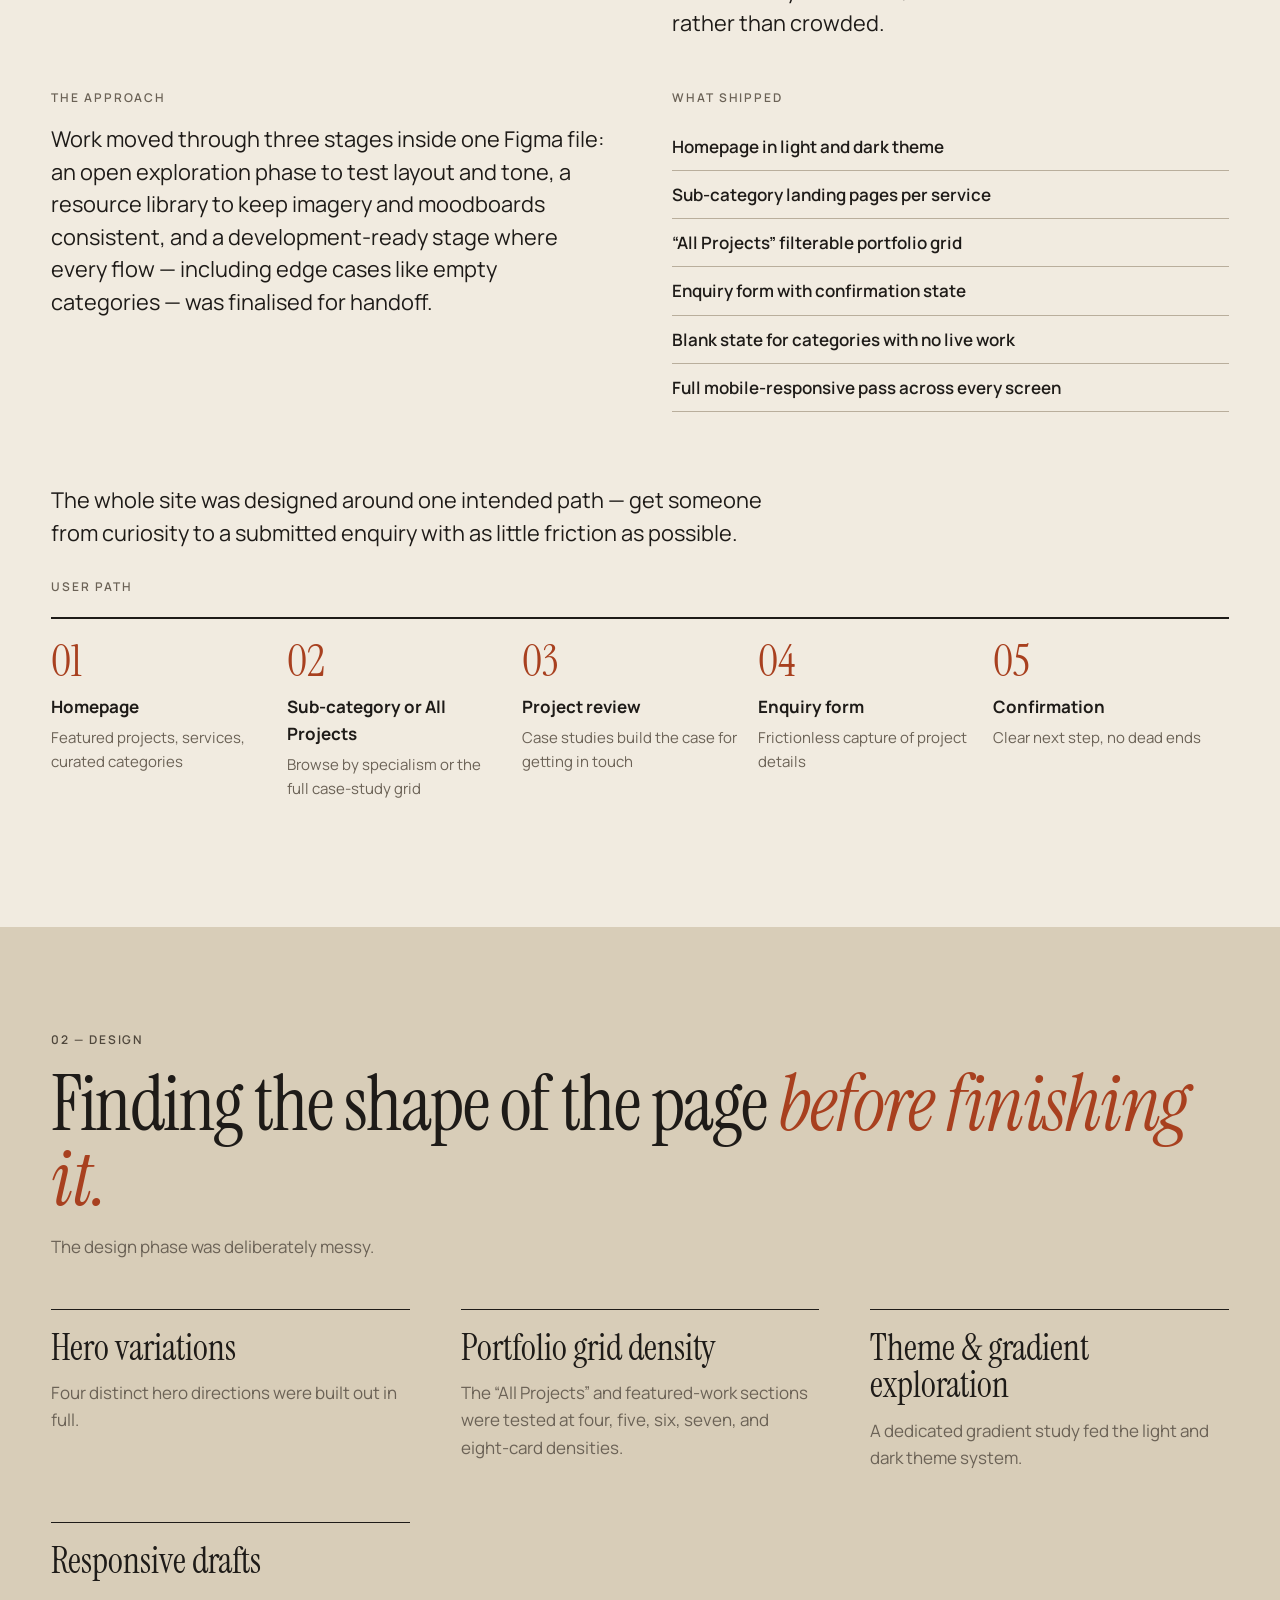
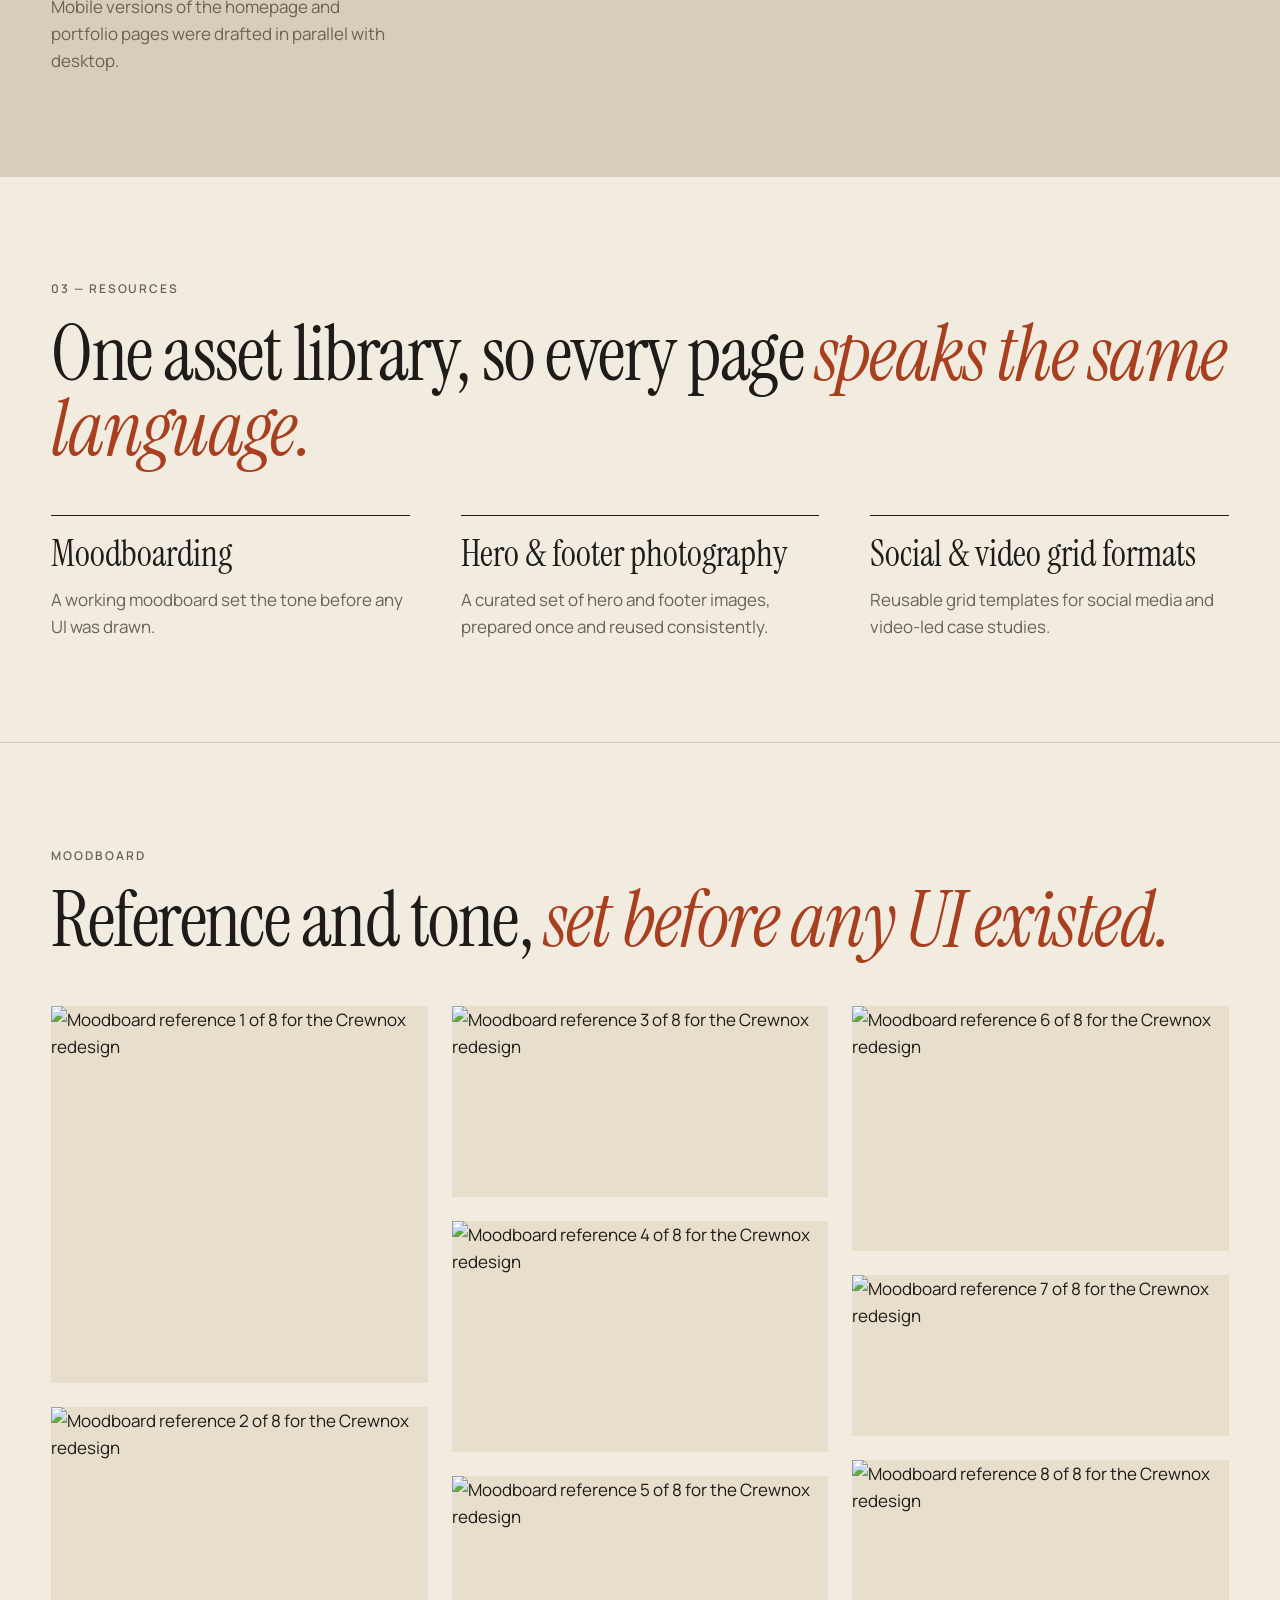
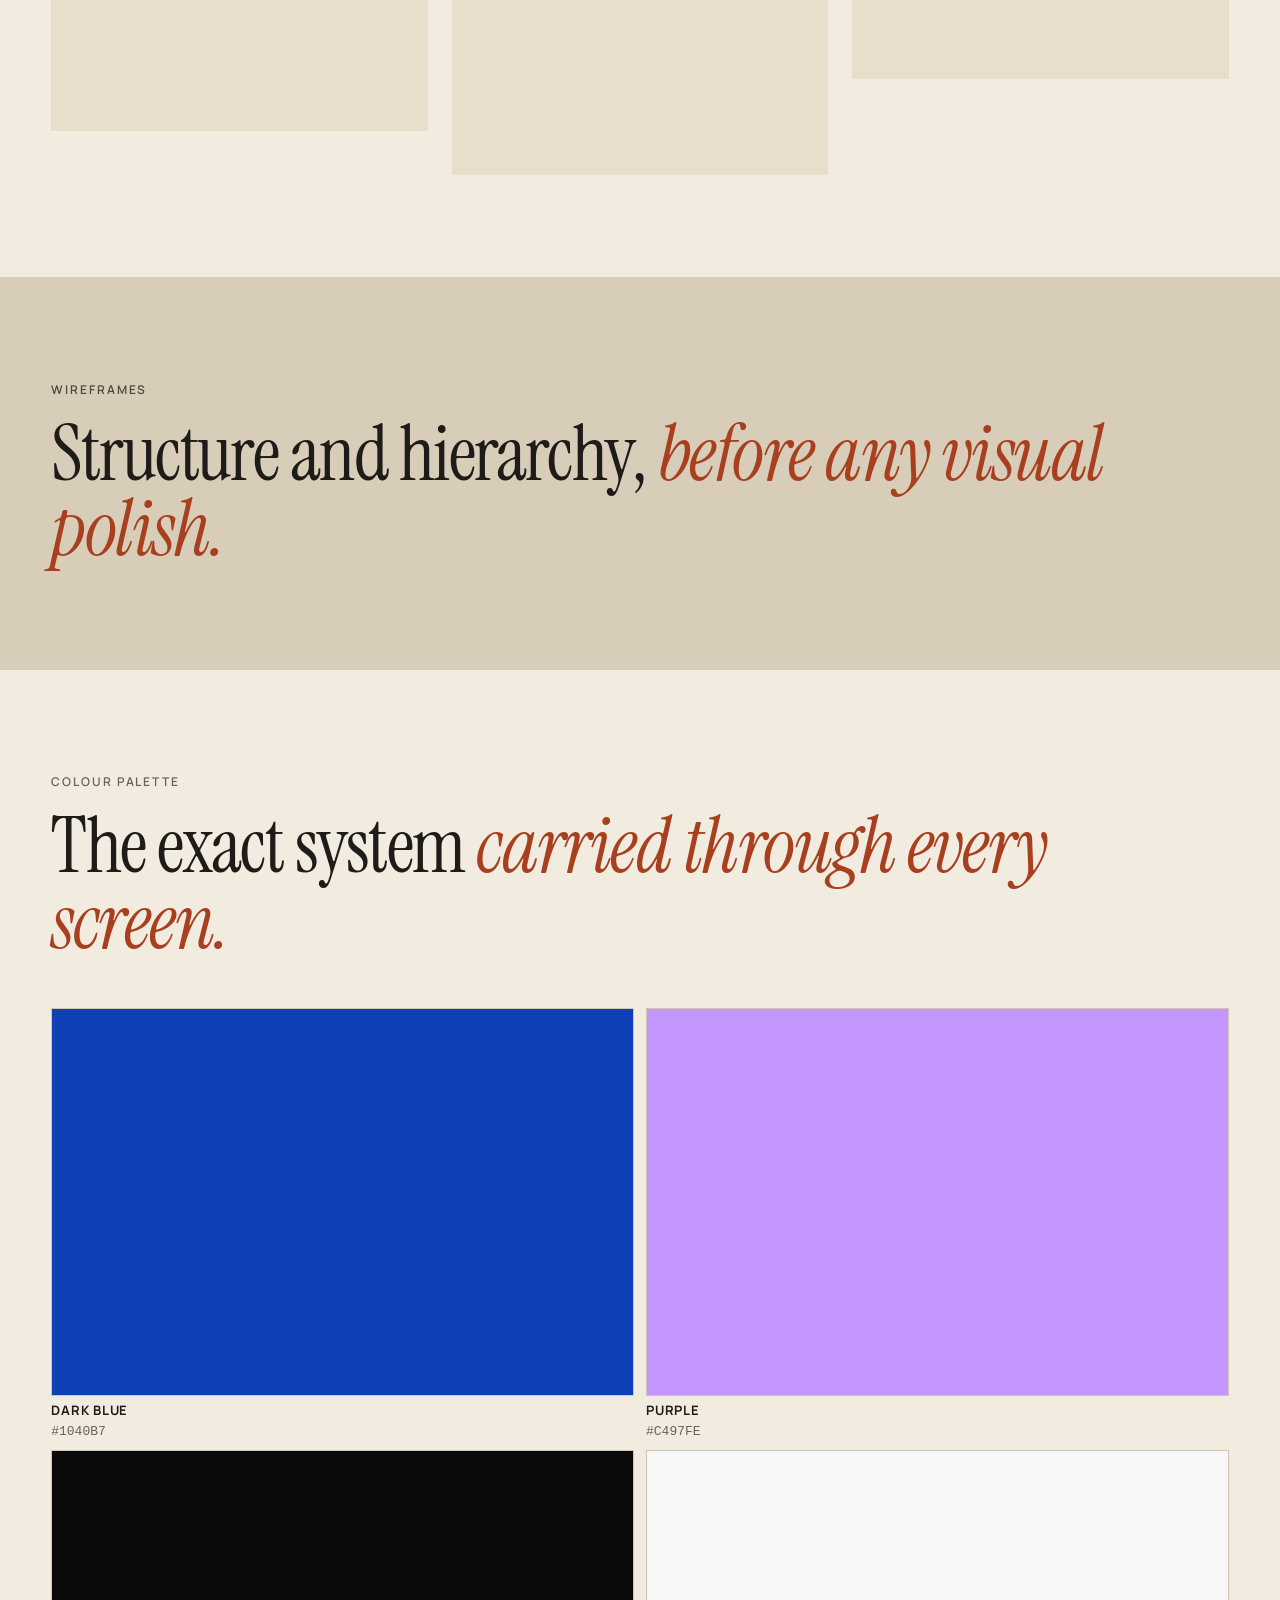
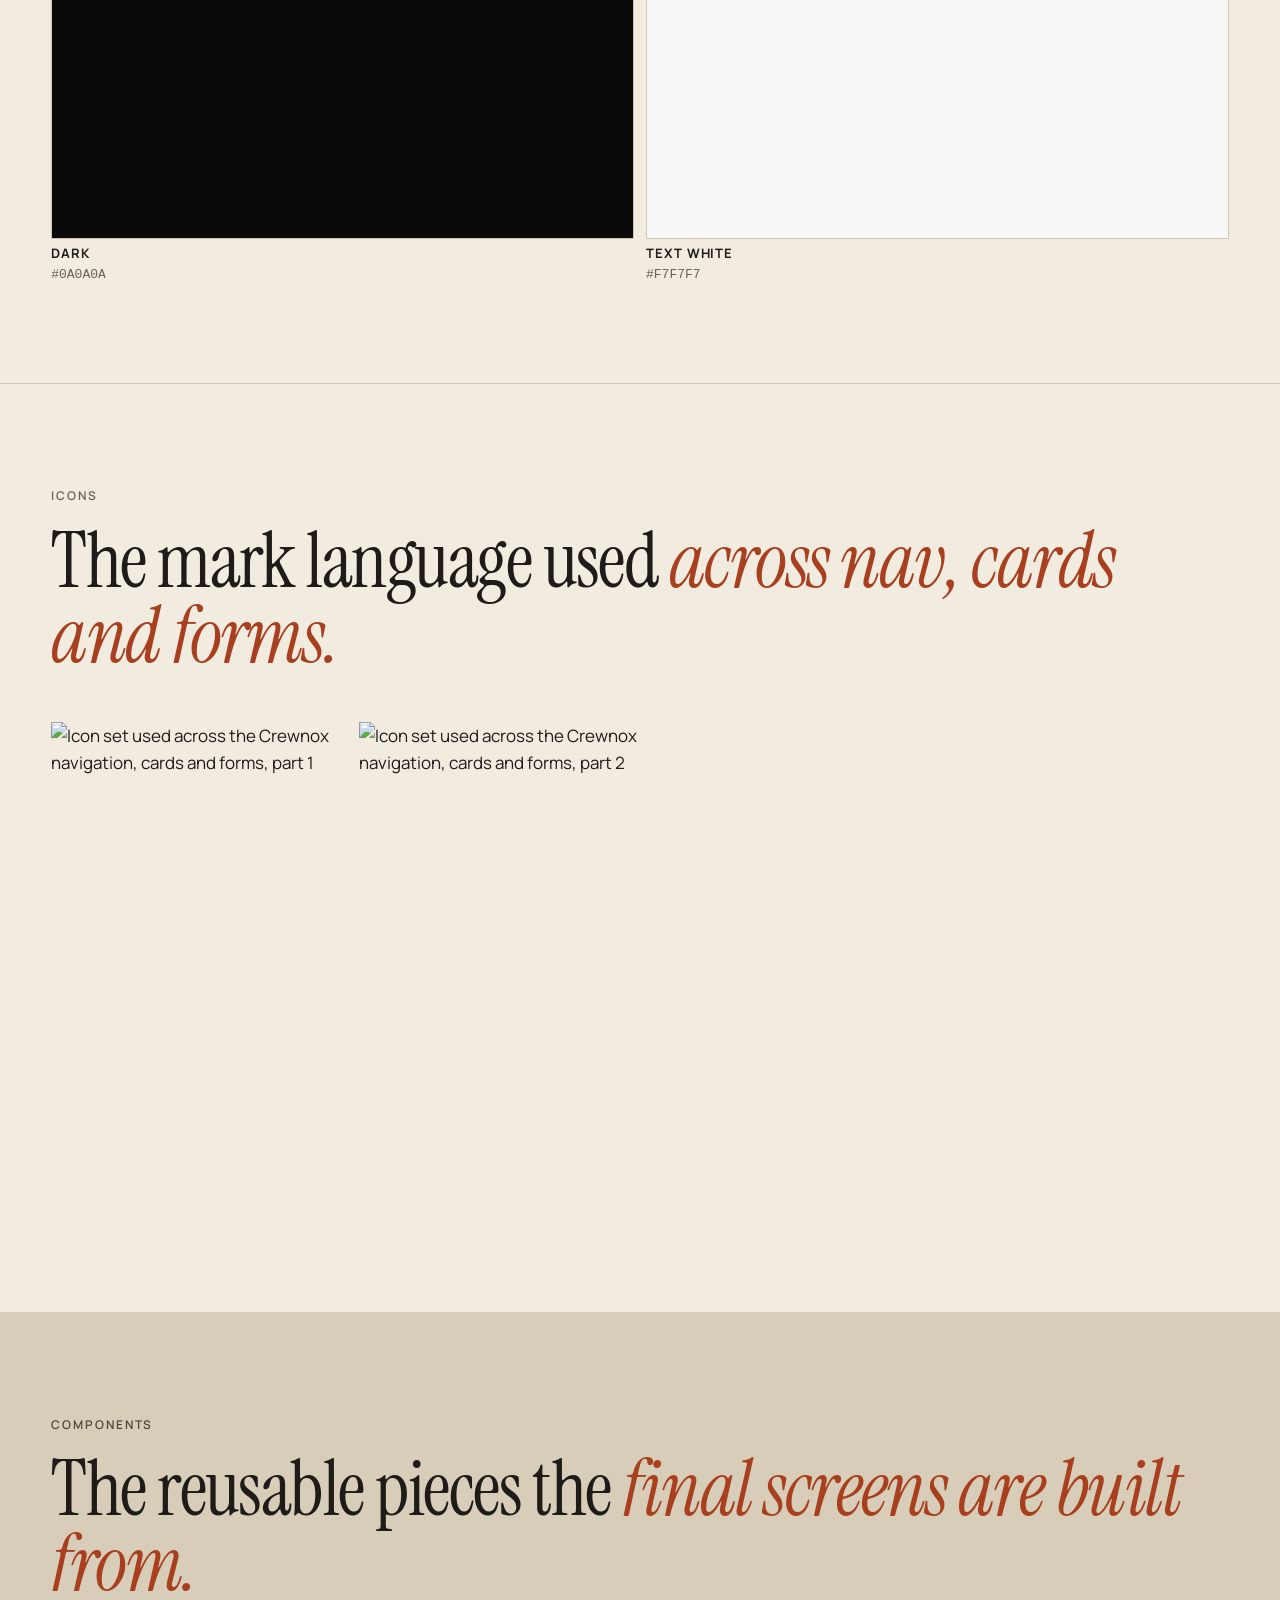
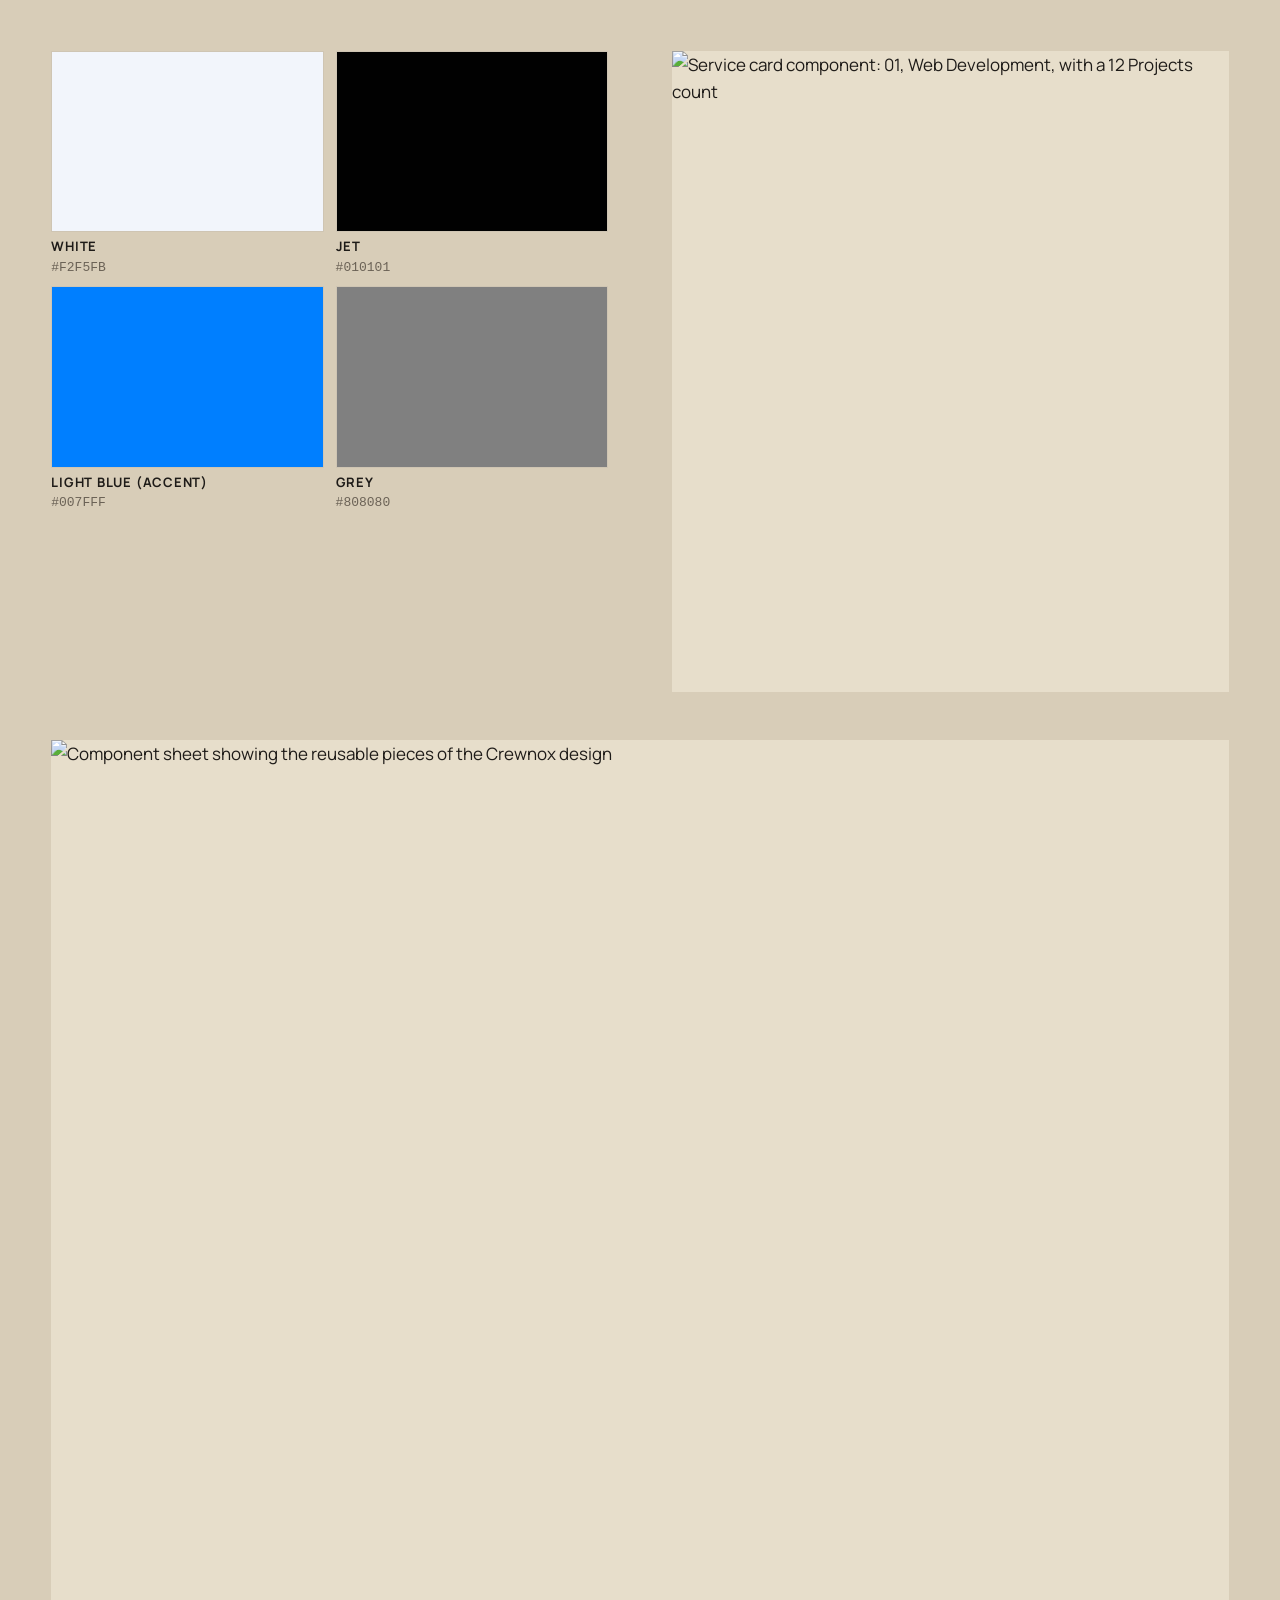
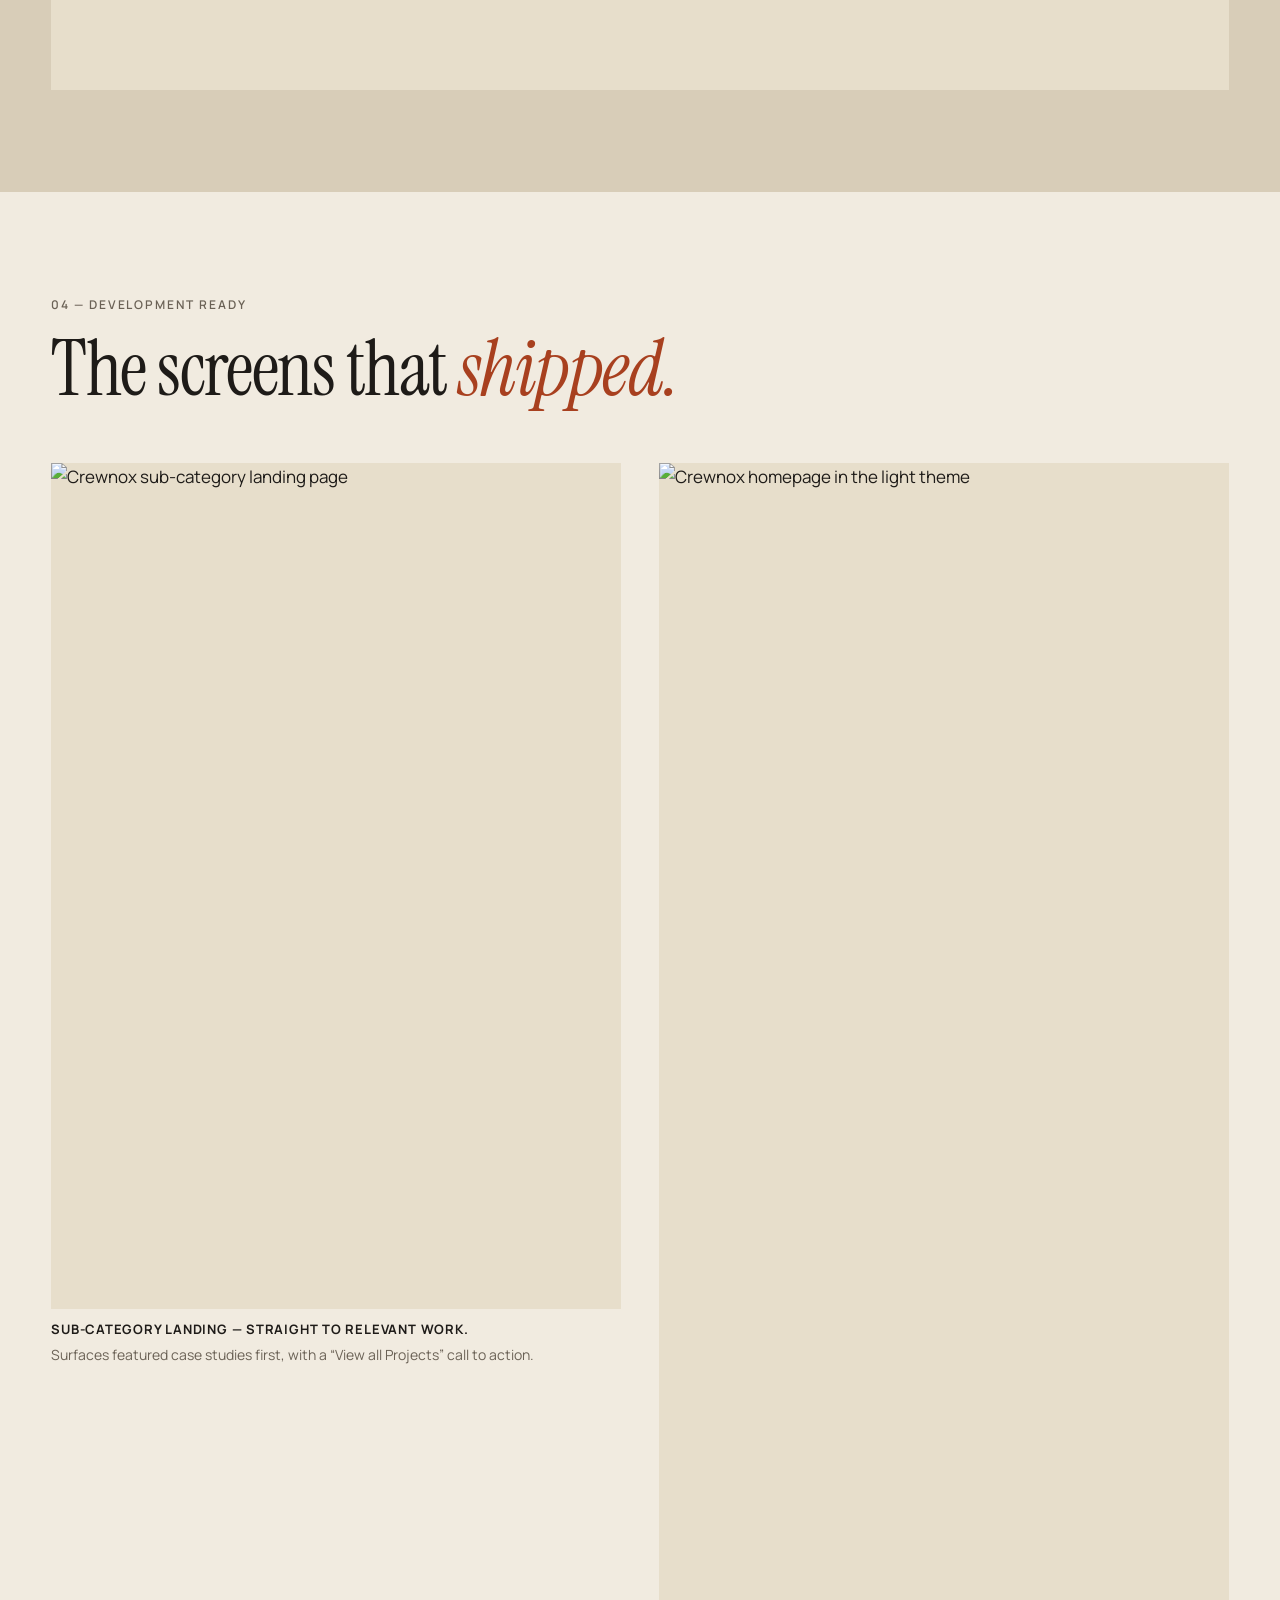
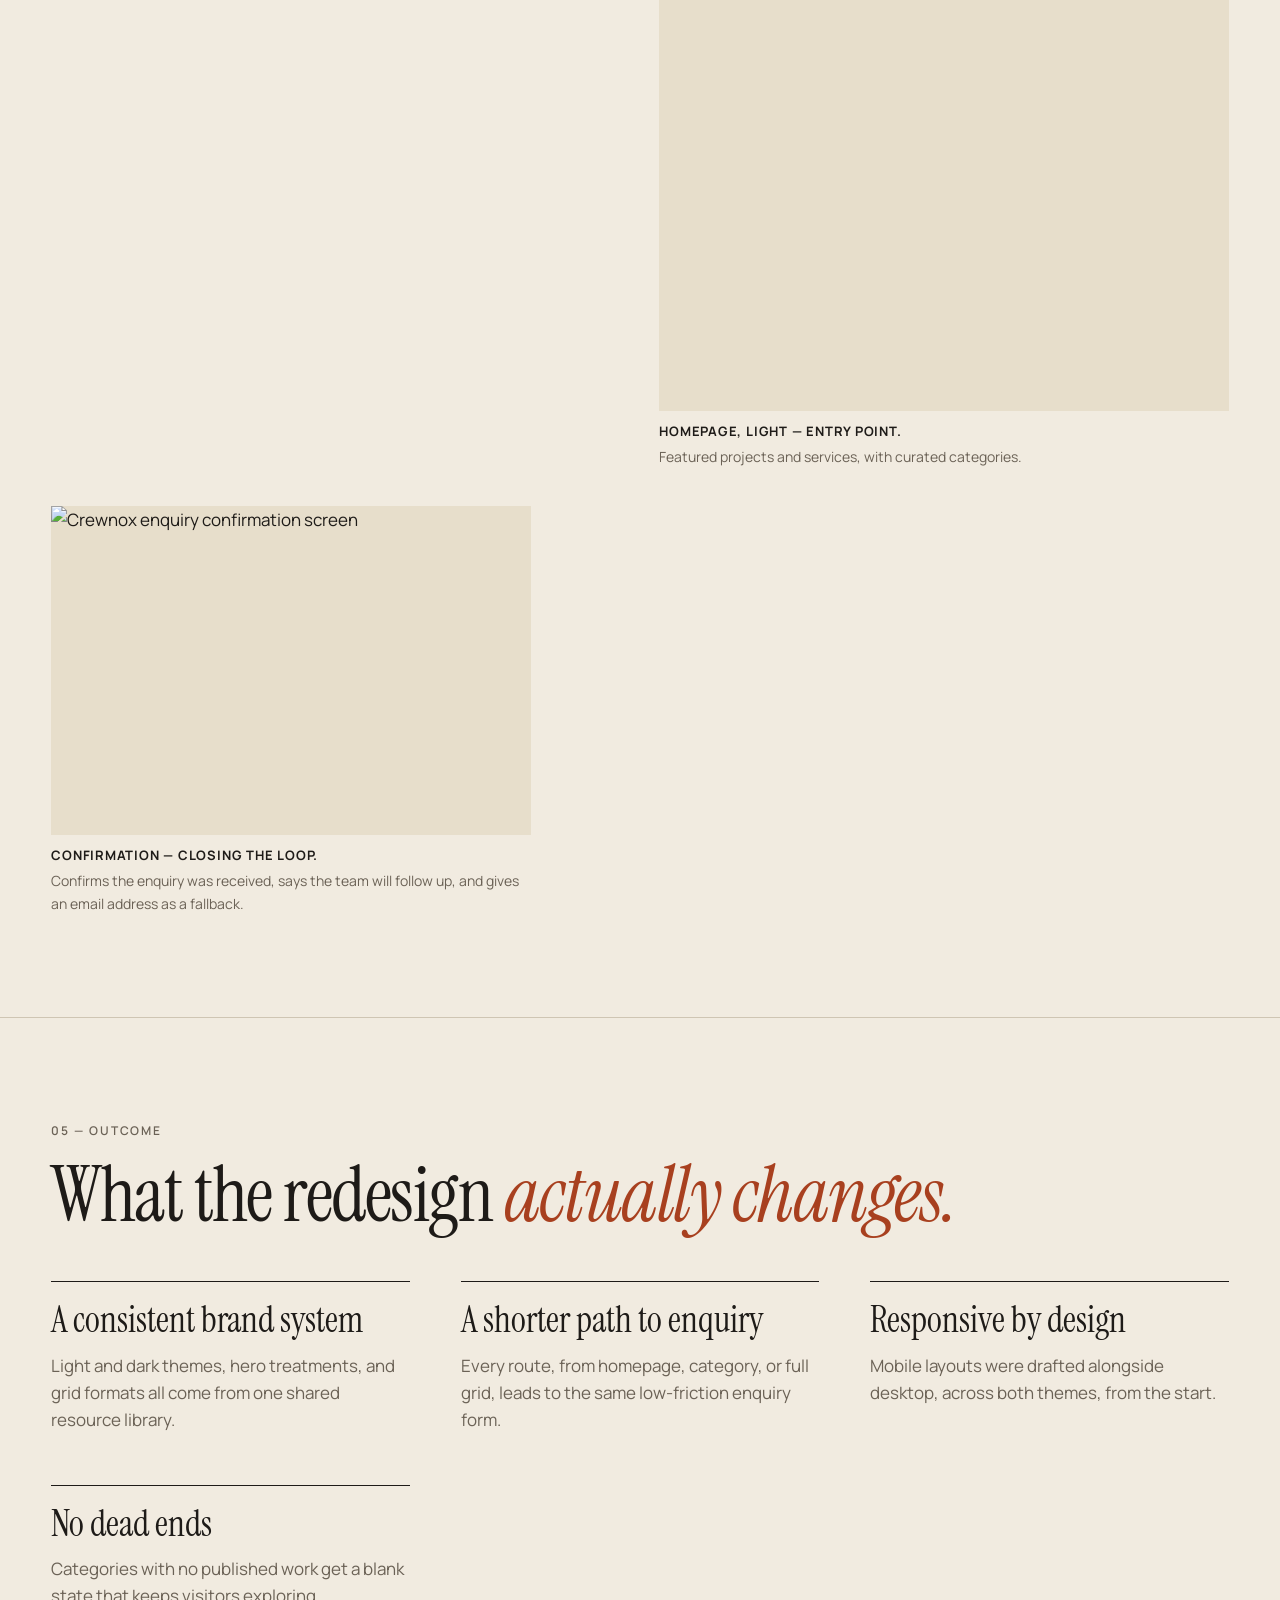
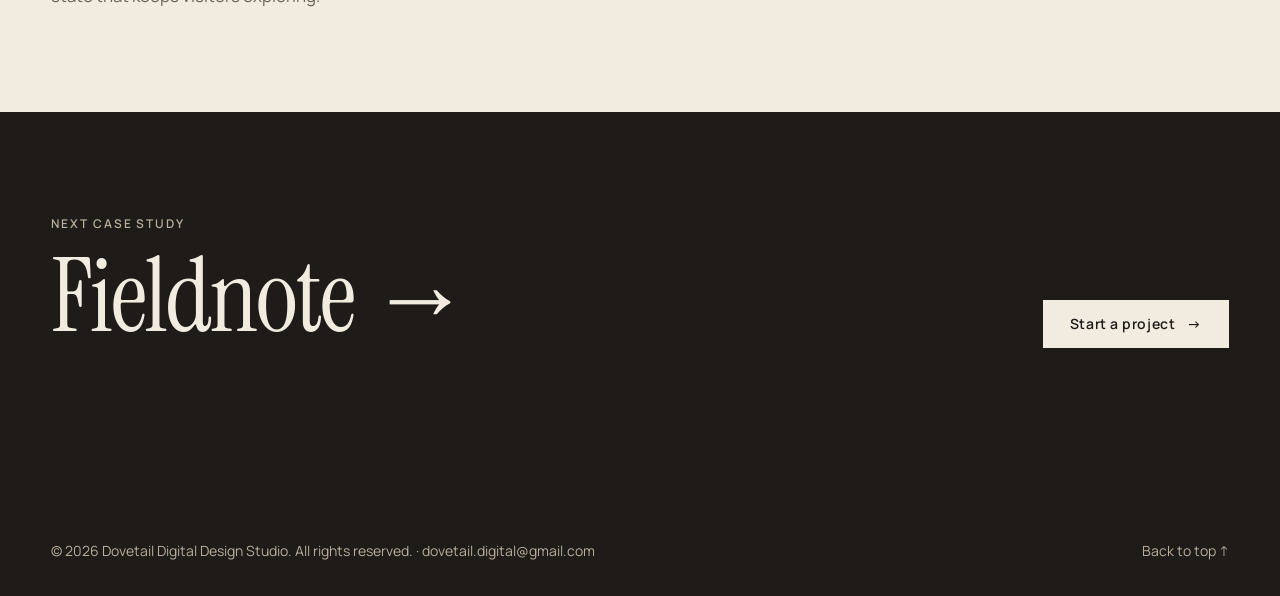
==== commit 5340f71b: "Add files via upload" ====
--- a/case-study-crewnox.html
+++ b/case-study-crewnox.html
@@ -4,10 +4,10 @@
 <meta charset="utf-8">
 <meta name="viewport" content="width=device-width, initial-scale=1">
 <title>Crewnox Website Redesign — Case study · Dovetail</title>
-<meta name="description" content="Case study: redesigning the Crewnox Innovation Labs website, from moodboard to a development-ready light and dark UI.">
+<meta name="description" content="Case study: rebuilding the Crewnox Innovation Labs website, from a blank canvas to a development-ready light and dark UI.">
 <link rel="preconnect" href="https://fonts.googleapis.com">
 <link rel="preconnect" href="https://fonts.gstatic.com" crossorigin>
-<link href="https://fonts.googleapis.com/css2?family=Instrument+Serif:ital@0;1&family=Manrope:wght@400;500;600;700&display=swap" rel="stylesheet">
+<link href="https://fonts.googleapis.com/css2?family=Instrument+Serif:ital@0;1&family=Manrope:wght@400;500;600;700;800&display=swap" rel="stylesheet">
 <link rel="stylesheet" href="styles.css">
 </head>
 <body>
@@ -40,76 +40,106 @@
 
 <main id="top">
 
-<section class="cs-hero" style="background:#0A0A0A;color:#F7F7F7">
+<section class="cs-hero cx-hero">
   <div class="wrap">
     <a class="back" href="index.html#work">← All work</a>
-    <p class="eyebrow" style="color:inherit;opacity:.75">Case study · Brand and Product Design · Real project</p>
-    <h1 class="serif">Crewnox</h1>
-    <p class="lede">Elevating the brand experience of the Crewnox Innovation Labs website: a portfolio that carries service breadth, case-study depth and a clear route to enquiry.</p>
+    <p class="eyebrow" style="color:inherit;opacity:.75">Brand &amp; Product Design — Crewnox Innovation Labs</p>
+    <h1 class="cx-h1">Crewnox</h1>
+    <p class="lede cx-lede">Every studio sells someone else’s story. This time, we had to tell our own.</p>
   </div>
 </section>
 
 <section class="cs-sec">
-  <div class="wrap">
-    <dl class="cs-meta"><div><dt class="eyebrow">Type</dt><dd>Brand and product design</dd></div><div><dt class="eyebrow">Client</dt><dd>Crewnox Innovation Labs (self-initiated)</dd></div><div><dt class="eyebrow">Scope</dt><dd>Homepage, portfolio system, enquiry flow, theming</dd></div><div><dt class="eyebrow">Delivered</dt><dd>Development-ready UI, light and dark</dd></div><div><dt class="eyebrow">Tools</dt><dd>Figma</dd></div></dl>
+  <div class="wrap cs-two">
+    <p class="cs-body" style="margin-top:0">Crewnox had built a strong body of client work, but its own website hadn’t kept pace: it was the one project the studio kept putting last. This is the story of rebuilding that site, from a blank canvas to a screen ready to hand to developers.</p>
+    <dl class="cs-meta cs-facts"><div><dt class="eyebrow">The ask</dt><dd>Elevate the brand experience of the Crewnox website</dd></div><div><dt class="eyebrow">The territory</dt><dd>Homepage, portfolio system, enquiry flow, theming</dd></div><div><dt class="eyebrow">The finish line</dt><dd>Development‑ready UI, light &amp; dark</dd></div></dl>
   </div>
 </section>
 
-<section class="cs-sec cs-border">
-  <div class="wrap cs-two">
-    <div class="rv"><p class="eyebrow">The brief</p><p class="cs-body">Elevate the brand experience of the Crewnox website. The scope was a homepage, a portfolio system, an enquiry flow and theming, with development-ready UI in light and dark as the finish line.</p></div>
-    <div class="rv"><p class="eyebrow">The problem</p><p class="cs-body">The studio's own site had not kept pace with its client work. It was the one project the studio kept putting last. The portfolio had to show service breadth, case-study depth and a route to enquiry, without feeling like a generic template.</p></div>
+<section class="cs-sec cs-border" id="overview">
+  <div class="wrap">
+    <p class="eyebrow">01 — Overview</p><h2 class="serif cs-h2">A studio’s site is its <em>first pitch.</em></h2>
+    <div class="cs-two" style="margin-top:clamp(28px,4vw,48px)">
+      <div class="rv"><p class="cs-body" style="margin-top:0">Before a prospective client ever talks to Crewnox, they scroll through its website. The brief was simple to state and hard to deliver: make that scroll feel like proof the studio can be trusted with someone else’s brand.</p></div>
+      <div class="rv"><p class="eyebrow">The problem</p><p class="cs-body">The studio’s portfolio had to carry a lot at once — service breadth, case‑study depth, and a route to enquiry — without ever feeling like a generic template. It needed a structure that could hold many projects across many industries, and still read as considered rather than crowded.</p></div>
+    </div>
+    <div class="cs-two" style="margin-top:clamp(28px,4vw,48px)">
+      <div class="rv"><p class="eyebrow">The approach</p><p class="cs-body">Work moved through three stages inside one Figma file: an open exploration phase to test layout and tone, a resource library to keep imagery and moodboards consistent, and a development‑ready stage where every flow — including edge cases like empty categories — was finalised for handoff.</p></div>
+      <div class="rv"><p class="eyebrow">What shipped</p><ul class="cs-list" style="grid-template-columns:1fr;margin-top:16px"><li>Homepage in light and dark theme</li><li>Sub‑category landing pages per service</li><li>“All Projects” filterable portfolio grid</li><li>Enquiry form with confirmation state</li><li>Blank state for categories with no live work</li><li>Full mobile‑responsive pass across every screen</li></ul></div>
+    </div>
+    <p class="cs-body" style="margin-top:clamp(40px,6vw,72px);max-width:760px">The whole site was designed around one intended path — get someone from curiosity to a submitted enquiry with as little friction as possible.</p>
+    <p class="eyebrow" style="margin-top:28px">User path</p>
+    <ol class="cx-path"><li><span class="serif">01</span><b>Homepage</b><p>Featured projects, services, curated categories</p></li><li><span class="serif">02</span><b>Sub‑category or All Projects</b><p>Browse by specialism or the full case‑study grid</p></li><li><span class="serif">03</span><b>Project review</b><p>Case studies build the case for getting in touch</p></li><li><span class="serif">04</span><b>Enquiry form</b><p>Frictionless capture of project details</p></li><li><span class="serif">05</span><b>Confirmation</b><p>Clear next step, no dead ends</p></li></ol>
   </div>
 </section>
 
-<section class="cs-sec cs-sand">
+<section class="cs-sec cs-sand" id="design">
   <div class="wrap">
-    <p class="eyebrow">The process</p>
-    <h2 class="serif cs-h2">Three stages, <em>one file.</em></h2>
-    <ol class="cs-steps"><li class="rv"><span class="n serif" aria-hidden="true">01</span><div><h3 class="serif">Explore openly</h3><p>The work started loose. A moodboard set the tone before any UI was drawn, and the design phase was deliberately messy.</p><p class="out">Output: moodboard and early directions</p></div></li><li class="rv"><span class="n serif" aria-hidden="true">02</span><div><h3 class="serif">Build a resource library</h3><p>Colours, type, cards and components were gathered into one shared library, so every later screen drew from the same parts.</p><p class="out">Output: palette, components, themes</p></div></li><li class="rv"><span class="n serif" aria-hidden="true">03</span><div><h3 class="serif">Make it development-ready</h3><p>The final stage covered the edge cases a build would hit, such as categories with no live work, and finished both light and dark themes.</p><p class="out">Output: development-ready UI, light and dark</p></div></li></ol>
+    <p class="eyebrow">02 — Design</p><h2 class="serif cs-h2">Finding the shape of the page <em>before finishing it.</em></h2><p class="cs-sub">The design phase was deliberately messy.</p>
+    <div class="cs-reflect"><div class="rv"><h3 class="serif">Hero variations</h3><p>Four distinct hero directions were built out in full.</p></div><div class="rv"><h3 class="serif">Portfolio grid density</h3><p>The “All Projects” and featured‑work sections were tested at four, five, six, seven, and eight‑card densities.</p></div><div class="rv"><h3 class="serif">Theme &amp; gradient exploration</h3><p>A dedicated gradient study fed the light and dark theme system.</p></div><div class="rv"><h3 class="serif">Responsive drafts</h3><p>Mobile versions of the homepage and portfolio pages were drafted in parallel with desktop.</p></div></div>
   </div>
 </section>
 
-<section class="cs-sec">
+<section class="cs-sec" id="resources">
   <div class="wrap">
-    <p class="eyebrow">Exploration</p>
-    <h2 class="serif cs-h2">Moodboard and <em>directions.</em></h2>
-    <p class="cs-sub">The moodboard set the tone before any UI was drawn.</p>
-    <div class="mood"><figure class="cs-fig"><img class="cs-img" src="https://framerusercontent.com/images/hGeXv1DkZfZ6Foc0nZzacOuMo.png?width=595" width="595" height="595" alt="Moodboard reference 1 for the Crewnox redesign" loading="lazy" decoding="async"></figure><figure class="cs-fig"><img class="cs-img" src="https://framerusercontent.com/images/nUHDsKk75YCKwbhaf8UliX0b4.png?width=900" width="1618" height="1392" alt="Moodboard reference 2 for the Crewnox redesign" loading="lazy" decoding="async"></figure><figure class="cs-fig"><img class="cs-img" src="https://framerusercontent.com/images/zajOXRfoYVTKHQAvMr6f6LJlY.png?width=900" width="1364" height="692" alt="Moodboard reference 3 for the Crewnox redesign" loading="lazy" decoding="async"></figure><figure class="cs-fig"><img class="cs-img" src="https://framerusercontent.com/images/1LvpOmxNFw03gWOp6tmWjMPgKA.png?width=844" width="844" height="517" alt="Moodboard reference 4 for the Crewnox redesign" loading="lazy" decoding="async"></figure><figure class="cs-fig"><img class="cs-img" src="https://framerusercontent.com/images/HKnkL1KT0yilahuFRcuIFv5Rloo.png?width=467" width="467" height="371" alt="Moodboard reference 5 for the Crewnox redesign" loading="lazy" decoding="async"></figure><figure class="cs-fig"><img class="cs-img" src="https://framerusercontent.com/images/d8GPeHyhbkgR7Qk1IRNnRDfL2Xo.jpg?width=900" width="2784" height="1808" alt="Moodboard reference 6 for the Crewnox redesign" loading="lazy" decoding="async"></figure><figure class="cs-fig"><img class="cs-img" src="https://framerusercontent.com/images/uLYywblklCZrFAacdRXDFiLWc.png?width=900" width="1092" height="468" alt="Moodboard reference 7 for the Crewnox redesign" loading="lazy" decoding="async"></figure><figure class="cs-fig"><img class="cs-img" src="https://framerusercontent.com/images/uzTP2Hv5b4AYEJHrL2Wluz4nqM4.png?width=900" width="1092" height="636" alt="Moodboard reference 8 for the Crewnox redesign" loading="lazy" decoding="async"></figure></div>
-    <div class="cs-reflect"><div class="rv"><h3 class="serif">Four hero directions</h3><p>Compared on headline weight, imagery placement and clarity.</p></div><div class="rv"><h3 class="serif">Portfolio grid densities</h3><p>Layouts from four to eight cards per view.</p></div><div class="rv"><h3 class="serif">A light-theme gradient study</h3><p>Tuned specifically for the light theme.</p></div><div class="rv"><h3 class="serif">Mobile drafts in parallel</h3><p>Built alongside desktop, in both themes.</p></div></div>
+    <p class="eyebrow">03 — Resources</p><h2 class="serif cs-h2">One asset library, so every page <em>speaks the same language.</em></h2>
+    <div class="cs-reflect"><div class="rv"><h3 class="serif">Moodboarding</h3><p>A working moodboard set the tone before any UI was drawn.</p></div><div class="rv"><h3 class="serif">Hero &amp; footer photography</h3><p>A curated set of hero and footer images, prepared once and reused consistently.</p></div><div class="rv"><h3 class="serif">Social &amp; video grid formats</h3><p>Reusable grid templates for social media and video‑led case studies.</p></div></div>
   </div>
 </section>
 
-<section class="cs-sec cs-border">
+<section class="cs-sec cs-border" id="moodboard">
   <div class="wrap">
-    <p class="eyebrow">System</p>
-    <h2 class="serif cs-h2">Palette and <em>components.</em></h2>
-    <div class="cs-two cs-sys">
-      <ul class="pal" aria-label="Colour palette"><li><span style="background:#1040B7"></span><b>Dark Blue</b><code>#1040B7</code></li><li><span style="background:#C497FE"></span><b>Purple</b><code>#C497FE</code></li><li><span style="background:#007FFF"></span><b>Light Blue</b><code>#007FFF</code></li><li><span style="background:#0A0A0A"></span><b>Dark</b><code>#0A0A0A</code></li><li><span style="background:#010101"></span><b>Jet</b><code>#010101</code></li><li><span style="background:#F7F7F7"></span><b>Text White</b><code>#F7F7F7</code></li><li><span style="background:#F2F5FB"></span><b>White</b><code>#F2F5FB</code></li><li><span style="background:#808080"></span><b>Grey</b><code>#808080</code></li></ul>
-      <figure class="cs-fig"><img class="cs-img" src="https://framerusercontent.com/images/QJCn7Vx4fi2llyJKw8sXI3eG4w.png?width=900" width="1756" height="2024" alt="Web Development portfolio card component, showing a project count" loading="lazy" decoding="async"></figure>
-    </div>
-    <figure class="cs-fig"><img class="cs-img" src="https://framerusercontent.com/images/KIcRTghyHmRxt0Mqc9JNf9nH7M.png?width=1600" width="2584" height="2084" alt="Component sheet for the Crewnox design system" loading="lazy" decoding="async"></figure>
+    <p class="eyebrow">Moodboard</p><h2 class="serif cs-h2">Reference and tone, <em>set before any UI existed.</em></h2>
+    <div class="mood"><figure class="cs-fig"><img class="cs-img" src="https://framerusercontent.com/images/hGeXv1DkZfZ6Foc0nZzacOuMo.png?width=595" width="595" height="595" alt="Moodboard reference 1 of 8 for the Crewnox redesign" loading="lazy" decoding="async"></figure><figure class="cs-fig"><img class="cs-img" src="https://framerusercontent.com/images/nUHDsKk75YCKwbhaf8UliX0b4.png?width=900" width="1618" height="1392" alt="Moodboard reference 2 of 8 for the Crewnox redesign" loading="lazy" decoding="async"></figure><figure class="cs-fig"><img class="cs-img" src="https://framerusercontent.com/images/zajOXRfoYVTKHQAvMr6f6LJlY.png?width=900" width="1364" height="692" alt="Moodboard reference 3 of 8 for the Crewnox redesign" loading="lazy" decoding="async"></figure><figure class="cs-fig"><img class="cs-img" src="https://framerusercontent.com/images/1LvpOmxNFw03gWOp6tmWjMPgKA.png?width=844" width="844" height="517" alt="Moodboard reference 4 of 8 for the Crewnox redesign" loading="lazy" decoding="async"></figure><figure class="cs-fig"><img class="cs-img" src="https://framerusercontent.com/images/HKnkL1KT0yilahuFRcuIFv5Rloo.png?width=467" width="467" height="371" alt="Moodboard reference 5 of 8 for the Crewnox redesign" loading="lazy" decoding="async"></figure><figure class="cs-fig"><img class="cs-img" src="https://framerusercontent.com/images/d8GPeHyhbkgR7Qk1IRNnRDfL2Xo.jpg?width=900" width="2784" height="1808" alt="Moodboard reference 6 of 8 for the Crewnox redesign" loading="lazy" decoding="async"></figure><figure class="cs-fig"><img class="cs-img" src="https://framerusercontent.com/images/uLYywblklCZrFAacdRXDFiLWc.png?width=900" width="1092" height="468" alt="Moodboard reference 7 of 8 for the Crewnox redesign" loading="lazy" decoding="async"></figure><figure class="cs-fig"><img class="cs-img" src="https://framerusercontent.com/images/uzTP2Hv5b4AYEJHrL2Wluz4nqM4.png?width=900" width="1092" height="636" alt="Moodboard reference 8 of 8 for the Crewnox redesign" loading="lazy" decoding="async"></figure></div>
   </div>
 </section>
 
-<section class="cs-sec cs-sand">
+<section class="cs-sec cs-sand" id="wireframes">
   <div class="wrap">
-    <p class="eyebrow">What shipped</p>
-    <h2 class="serif cs-h2">Screens delivered</h2>
-    <p class="cs-sub">The intended path runs from the homepage to a sub-category or All Projects, then to a project, then to the enquiry form and its confirmation.</p>
-    <ul class="cs-list"><li>Homepage in light and dark theme</li><li>Sub-category landing pages for each service</li><li>A filterable All Projects portfolio grid</li><li>Enquiry form with a confirmation state</li><li>A blank state for categories with no live work</li><li>A mobile-responsive pass across every screen</li></ul>
-    <div class="cs-screens">
-      <figure class="cs-fig"><img class="cs-img" src="https://framerusercontent.com/images/LKPsiisdpiBbZwflSWejZBzWF8.png?width=900" width="1172" height="3184" alt="Crewnox homepage in the light theme" loading="lazy" decoding="async"><figcaption><span>Homepage, light theme</span></figcaption></figure>
-      <figure class="cs-fig"><img class="cs-img" src="https://framerusercontent.com/images/cZ3AHRybrwCJWldhYW7FuMtaY5c.png?width=900" width="2344" height="3480" alt="Crewnox sub-category landing page" loading="lazy" decoding="async"><figcaption><span>Sub-category landing page</span></figcaption></figure>
-    </div>
-    <div class="cs-confirm"><figure class="cs-fig"><img class="cs-img" src="https://framerusercontent.com/images/1d8tX4vnfN54xxBjIqN6yrpIKk.png?width=407" width="407" height="279" alt="Enquiry confirmation state" loading="lazy" decoding="async"><figcaption><span>Enquiry confirmation</span></figcaption></figure></div>
+    <p class="eyebrow">Wireframes</p><h2 class="serif cs-h2">Structure and hierarchy, <em>before any visual polish.</em></h2>
   </div>
 </section>
 
-<section class="cs-sec cs-border">
+<section class="cs-sec" id="palette">
   <div class="wrap">
-    <p class="eyebrow">Outcomes</p>
-    <div class="cs-reflect"><div class="rv"><h3 class="serif">One brand system</h3><p>Themes, heroes and grids all trace back to a single shared resource library.</p></div><div class="rv"><h3 class="serif">A shorter path to enquiry</h3><p>Every route leads to one low-friction form and a confirmed next step.</p></div><div class="rv"><h3 class="serif">Responsive by design</h3><p>Mobile was drafted alongside desktop, not added at the end.</p></div><div class="rv"><h3 class="serif">No dead ends</h3><p>Empty categories get a blank state that reassures rather than stalls.</p></div></div>
+    <p class="eyebrow">Colour palette</p><h2 class="serif cs-h2">The exact system <em>carried through every screen.</em></h2>
+    <div style="margin-top:clamp(28px,4vw,48px)"><ul class="pal"><li><span style="background:#1040B7"></span><b>Dark Blue</b><code>#1040B7</code></li><li><span style="background:#C497FE"></span><b>Purple</b><code>#C497FE</code></li><li><span style="background:#0A0A0A"></span><b>Dark</b><code>#0A0A0A</code></li><li><span style="background:#F7F7F7"></span><b>Text White</b><code>#F7F7F7</code></li></ul></div>
+  </div>
+</section>
+
+<section class="cs-sec cs-border" id="icons">
+  <div class="wrap">
+    <p class="eyebrow">Icons</p><h2 class="serif cs-h2">The mark language used <em>across nav, cards and forms.</em></h2>
+    <div class="cx-icons"><img class="cs-img" src="https://framerusercontent.com/images/tMS0wDOZg5g7zmsjbP3l3ciFb0.svg" width="284" height="488" alt="Icon set used across the Crewnox navigation, cards and forms, part 1" loading="lazy" decoding="async"><img class="cs-img" src="https://framerusercontent.com/images/aGRTbMaaifH6DcIR1jxysDZDIVs.svg" width="284" height="488" alt="Icon set used across the Crewnox navigation, cards and forms, part 2" loading="lazy" decoding="async"></div>
+  </div>
+</section>
+
+<section class="cs-sec cs-sand" id="components">
+  <div class="wrap">
+    <p class="eyebrow">Components</p><h2 class="serif cs-h2">The reusable pieces the <em>final screens are built from.</em></h2>
+    <div class="cs-two cs-sys" style="margin-top:clamp(28px,4vw,48px)">
+      <ul class="pal"><li><span style="background:#F2F5FB"></span><b>White</b><code>#F2F5FB</code></li><li><span style="background:#010101"></span><b>Jet</b><code>#010101</code></li><li><span style="background:#007FFF"></span><b>Light Blue (accent)</b><code>#007FFF</code></li><li><span style="background:#808080"></span><b>Grey</b><code>#808080</code></li></ul>
+      <figure class="cs-fig "><img class="cs-img" src="https://framerusercontent.com/images/QJCn7Vx4fi2llyJKw8sXI3eG4w.png?width=900" width="1756" height="2024" alt="Service card component: 01, Web Development, with a 12 Projects count" loading="lazy" decoding="async"></figure>
+    </div>
+    <figure class="cs-fig "><img class="cs-img" src="https://framerusercontent.com/images/KIcRTghyHmRxt0Mqc9JNf9nH7M.png?width=1600" width="2584" height="2084" alt="Component sheet showing the reusable pieces of the Crewnox design" loading="lazy" decoding="async"></figure>
+  </div>
+</section>
+
+<section class="cs-sec" id="shipped">
+  <div class="wrap">
+    <p class="eyebrow">04 — Development ready</p><h2 class="serif cs-h2">The screens that <em>shipped.</em></h2>
+    <div class="cs-screens">
+      <figure class="cs-fig "><img class="cs-img" src="https://framerusercontent.com/images/cZ3AHRybrwCJWldhYW7FuMtaY5c.png?width=900" width="2344" height="3480" alt="Crewnox sub-category landing page" loading="lazy" decoding="async"><figcaption><b>Sub‑category landing — Straight to relevant work.</b><span>Surfaces featured case studies first, with a “View all Projects” call to action.</span></figcaption></figure>
+      <figure class="cs-fig "><img class="cs-img" src="https://framerusercontent.com/images/LKPsiisdpiBbZwflSWejZBzWF8.png?width=900" width="1172" height="3184" alt="Crewnox homepage in the light theme" loading="lazy" decoding="async"><figcaption><b>Homepage, light — Entry point.</b><span>Featured projects and services, with curated categories.</span></figcaption></figure>
+    </div>
+    <div class="cs-confirm"><figure class="cs-fig "><img class="cs-img" src="https://framerusercontent.com/images/1d8tX4vnfN54xxBjIqN6yrpIKk.png?width=407" width="407" height="279" alt="Crewnox enquiry confirmation screen" loading="lazy" decoding="async"><figcaption><b>Confirmation — Closing the loop.</b><span>Confirms the enquiry was received, says the team will follow up, and gives an email address as a fallback.</span></figcaption></figure></div>
+  </div>
+</section>
+
+<section class="cs-sec cs-border" id="outcome">
+  <div class="wrap">
+    <p class="eyebrow">05 — Outcome</p><h2 class="serif cs-h2">What the redesign <em>actually changes.</em></h2>
+    <div class="cs-reflect"><div class="rv"><h3 class="serif">A consistent brand system</h3><p>Light and dark themes, hero treatments, and grid formats all come from one shared resource library.</p></div><div class="rv"><h3 class="serif">A shorter path to enquiry</h3><p>Every route, from homepage, category, or full grid, leads to the same low‑friction enquiry form.</p></div><div class="rv"><h3 class="serif">Responsive by design</h3><p>Mobile layouts were drafted alongside desktop, across both themes, from the start.</p></div><div class="rv"><h3 class="serif">No dead ends</h3><p>Categories with no published work get a blank state that keeps visitors exploring.</p></div></div>
   </div>
 </section>
 
@@ -128,7 +158,7 @@
 <footer>
   <div class="wrap">
     <div class="fbase" style="border-top:0;margin-top:0;padding-top:0">
-      <span>© 2026 Dovetail Digital Design Studio. All rights reserved.</span>
+      <span>© 2026 Dovetail Digital Design Studio. All rights reserved. · <a class="ul" href="mailto:dovetail.digital@gmail.com">dovetail.digital@gmail.com</a></span>
       <a class="ul" href="#top">Back to top ↑</a>
     </div>
   </div>
--- a/styles.css
+++ b/styles.css
@@ -60,9 +60,10 @@
 
 /* work */
 #work{border-top:1px solid var(--line)}
-.wk{display:grid;grid-template-columns:repeat(2,minmax(0,1fr));gap:clamp(48px,7vw,96px) clamp(24px,4vw,64px);align-items:start}
+.wk{display:grid;grid-template-columns:repeat(3,minmax(0,1fr));gap:clamp(40px,5vw,64px) clamp(20px,2.5vw,40px);align-items:start}
 .wk .off{margin-top:clamp(0px,9vw,140px)}
-@media (max-width:760px){.wk{grid-template-columns:minmax(0,1fr)}.wk .off{margin-top:0}}
+@media (max-width:1000px){.wk{grid-template-columns:repeat(2,minmax(0,1fr))}}
+@media (max-width:640px){.wk{grid-template-columns:minmax(0,1fr)}}
 .art{position:relative;overflow:hidden;transition:transform .6s cubic-bezier(.2,.7,.2,1)}
 .art .inner{position:absolute;inset:0;transition:transform .8s cubic-bezier(.2,.7,.2,1)}
 .pc:hover .art,.pc:focus-within .art{transform:scale(.985)}
@@ -250,3 +251,64 @@
 .feat:hover .art img{transform:scale(1.04)}
 .feat h3{font-size:clamp(44px,5vw,72px);line-height:1;letter-spacing:-.015em}
 .feat .badge{display:inline-block;padding:4px 10px;background:var(--accent);color:var(--paper);font-size:11px;font-weight:700;letter-spacing:.14em;text-transform:uppercase}
+
+/* clean work grid */
+.wk .art{aspect-ratio:4/3!important}
+.wk .pc h3{font-size:clamp(30px,2.6vw,38px)}
+.wk .pc .desc{font-size:16px}
+.wk .pc.wide{grid-column:span 2}
+@media (min-width:1001px){.wk .pc.wide .art{aspect-ratio:17/6!important}}
+@media (max-width:1000px){.wk .pc.wide{grid-column:1/-1}.wk .pc.wide .art{aspect-ratio:2/1!important}}
+@media (max-width:640px){.wk .pc.wide .art{aspect-ratio:4/3!important}}
+.more-head{display:flex;justify-content:space-between;gap:16px;flex-wrap:wrap;padding-top:20px;margin-bottom:clamp(28px,4vw,48px);border-top:1px solid var(--ink)}
+.feat .art{display:block}
+.soon-row{display:flex;justify-content:space-between;align-items:center;margin-top:20px;min-height:48px;padding-top:14px;border-top:1px dashed var(--muted);font:600 13px/1.4 'Manrope',sans-serif;letter-spacing:.06em;text-transform:uppercase;color:var(--muted)}
+.pc.soon:hover .art,.pc.soon:focus-within .art{transform:none}
+
+/* Crewnox cover */
+.cov-crewnox{background:#0A0A0A;font-family:'Manrope',sans-serif}
+.cx-glow{position:absolute;right:-18%;top:-30%;width:85%;aspect-ratio:1;border-radius:50%;background:radial-gradient(circle at 40% 40%,#1040B7 0,rgba(16,64,183,.6) 38%,transparent 68%)}
+.cx-glow2{position:absolute;left:-20%;bottom:-40%;width:70%;aspect-ratio:1;border-radius:50%;background:radial-gradient(circle,rgba(196,151,254,.55) 0,transparent 66%)}
+.cx-nav{position:absolute;left:7%;right:7%;top:7%;display:flex;justify-content:space-between;align-items:center}
+.cx-logo{font-weight:800;font-size:clamp(11px,1.2vw,15px);letter-spacing:-.02em;color:#F7F7F7}
+.cx-pill{background:#007FFF;color:#fff;font-weight:600;font-size:clamp(7px,.75vw,10px);padding:.7em 1.3em;border-radius:99px}
+.cx-title{position:absolute;left:7%;top:22%;font-weight:800;font-size:clamp(44px,7.4vw,104px);line-height:.9;letter-spacing:-.045em;color:#F7F7F7}
+.cx-sub{position:absolute;left:7.4%;top:calc(22% + clamp(44px,7.4vw,104px) * .95);font-weight:700;font-size:clamp(8px,.85vw,11px);letter-spacing:.34em;color:#C497FE}
+.cx-cards{position:absolute;left:7%;right:7%;bottom:8%;display:grid;grid-template-columns:repeat(3,1fr);gap:clamp(6px,.9vw,12px)}
+.cx-card{background:rgba(247,247,247,.07);border:1px solid rgba(247,247,247,.2);border-radius:10px;padding:clamp(7px,1vw,14px);min-height:clamp(54px,7vw,100px);display:flex;flex-direction:column;gap:6px;color:#F7F7F7}
+.cx-card small{font-size:clamp(7px,.7vw,9px);color:#C497FE;font-weight:700}
+.cx-card b{font-size:clamp(9px,1vw,13px);line-height:1.1}
+.cx-card em{font-style:normal;margin-top:auto;font-size:clamp(7px,.7vw,9px);color:#7DB6FF}
+.cx-card i{display:block;height:5px;width:85%;background:rgba(247,247,247,.28);border-radius:3px}
+.cx-hero{background:#0A0A0A;color:#F7F7F7;position:relative;overflow:hidden}
+.cx-hero::before{content:"";position:absolute;right:-12%;top:-40%;width:60vw;max-width:760px;aspect-ratio:1;border-radius:50%;background:radial-gradient(circle,#1040B7 0,rgba(16,64,183,.5) 40%,transparent 68%)}
+.cx-hero::after{content:"";position:absolute;left:-14%;bottom:-60%;width:46vw;max-width:560px;aspect-ratio:1;border-radius:50%;background:radial-gradient(circle,rgba(196,151,254,.5) 0,transparent 66%)}
+.cx-hero .wrap{position:relative;z-index:1}
+.cx-h1{font:800 clamp(64px,13vw,200px)/.9 'Manrope',sans-serif;letter-spacing:-.05em;margin-top:20px}
+.cx-lede{font-size:clamp(20px,2.2vw,30px)!important;max-width:760px!important}
+.cs-facts{grid-template-columns:1fr!important;gap:20px!important}
+.cx-path{margin-top:20px;display:grid;grid-template-columns:repeat(auto-fit,minmax(min(200px,100%),1fr));gap:0}
+.cx-path li{padding:20px 20px 24px 0;border-top:2px solid var(--ink)}
+.cx-path li span{font-size:44px;line-height:1;color:var(--accent);display:block}
+.cx-path li b{display:block;margin-top:10px}
+.cx-path li p{margin-top:6px;font-size:15px;color:var(--muted)}
+.cx-icons{margin-top:clamp(28px,4vw,48px);display:flex;gap:24px;flex-wrap:wrap;align-items:flex-start}
+.cx-icons .cs-img{width:auto;max-width:min(284px,100%);background:transparent}
+.cs-fig figcaption{display:grid;gap:4px}
+.cs-fig figcaption b{font-size:13px;letter-spacing:.06em;text-transform:uppercase;color:var(--ink)}
+
+/* Gatehouse cover */
+.cov-gate{background:#1F4D2E;font-family:'Manrope',sans-serif}
+.gt-sun{position:absolute;right:6%;top:-22%;width:44%;aspect-ratio:1;border-radius:50%;background:#F2C230}
+.gt-badge{position:absolute;left:7%;top:9%;background:#E8742A;color:#FFF3C9;font-weight:800;font-size:clamp(8px,.8vw,11px);letter-spacing:.16em;text-transform:uppercase;padding:.7em 1.2em;border-radius:99px}
+.gt-name{position:absolute;left:7%;top:24%;color:#FFF3C9;font-size:clamp(34px,4.4vw,64px);line-height:.95;font-style:italic;letter-spacing:-.02em}
+.gt-sub{position:absolute;left:7.3%;top:calc(24% + clamp(34px,4.4vw,64px));font-weight:700;font-size:clamp(7px,.75vw,10px);letter-spacing:.3em;color:#F2C230}
+.gt-post{position:absolute;left:7%;bottom:0;width:4%;height:26%;background:#E8742A}
+.gt-arm{position:absolute;left:8%;bottom:20%;width:42%;height:7%;background:repeating-linear-gradient(115deg,#F2C230 0 5%,#E8742A 5% 10%);transform-origin:left center;transform:rotate(-5deg);border-radius:3px}
+.gt-pass{position:absolute;right:8%;bottom:9%;width:21%;min-width:70px;aspect-ratio:3/4;background:#FFF3C9;border-radius:8px;padding:5%;display:flex;flex-direction:column;gap:6px;color:#1F4D2E;box-shadow:0 10px 30px rgba(0,0,0,.25)}
+.gt-pass b{font-size:clamp(6px,.7vw,9px);letter-spacing:.14em}
+.gt-pass i{display:block;height:5px;width:85%;background:#1F4D2E;opacity:.35;border-radius:3px}
+.gt-photo{width:34%!important;height:auto!important;aspect-ratio:1;border-radius:50%!important;background:#E8742A!important;opacity:1!important}
+.gt-qr{margin-top:auto;width:36%;aspect-ratio:1;background:conic-gradient(#1F4D2E 25%,#FFF3C9 0 50%,#1F4D2E 0 75%,#FFF3C9 0) 0 0/50% 50%}
+@media (max-width:1000px){.gt-arm{width:48%}.gt-pass{width:24%}}
+@media (max-width:640px){.gt-name{font-size:clamp(30px,9vw,44px)}.gt-sub{top:calc(24% + clamp(30px,9vw,44px));font-size:7px}.gt-pass{width:28%}}
